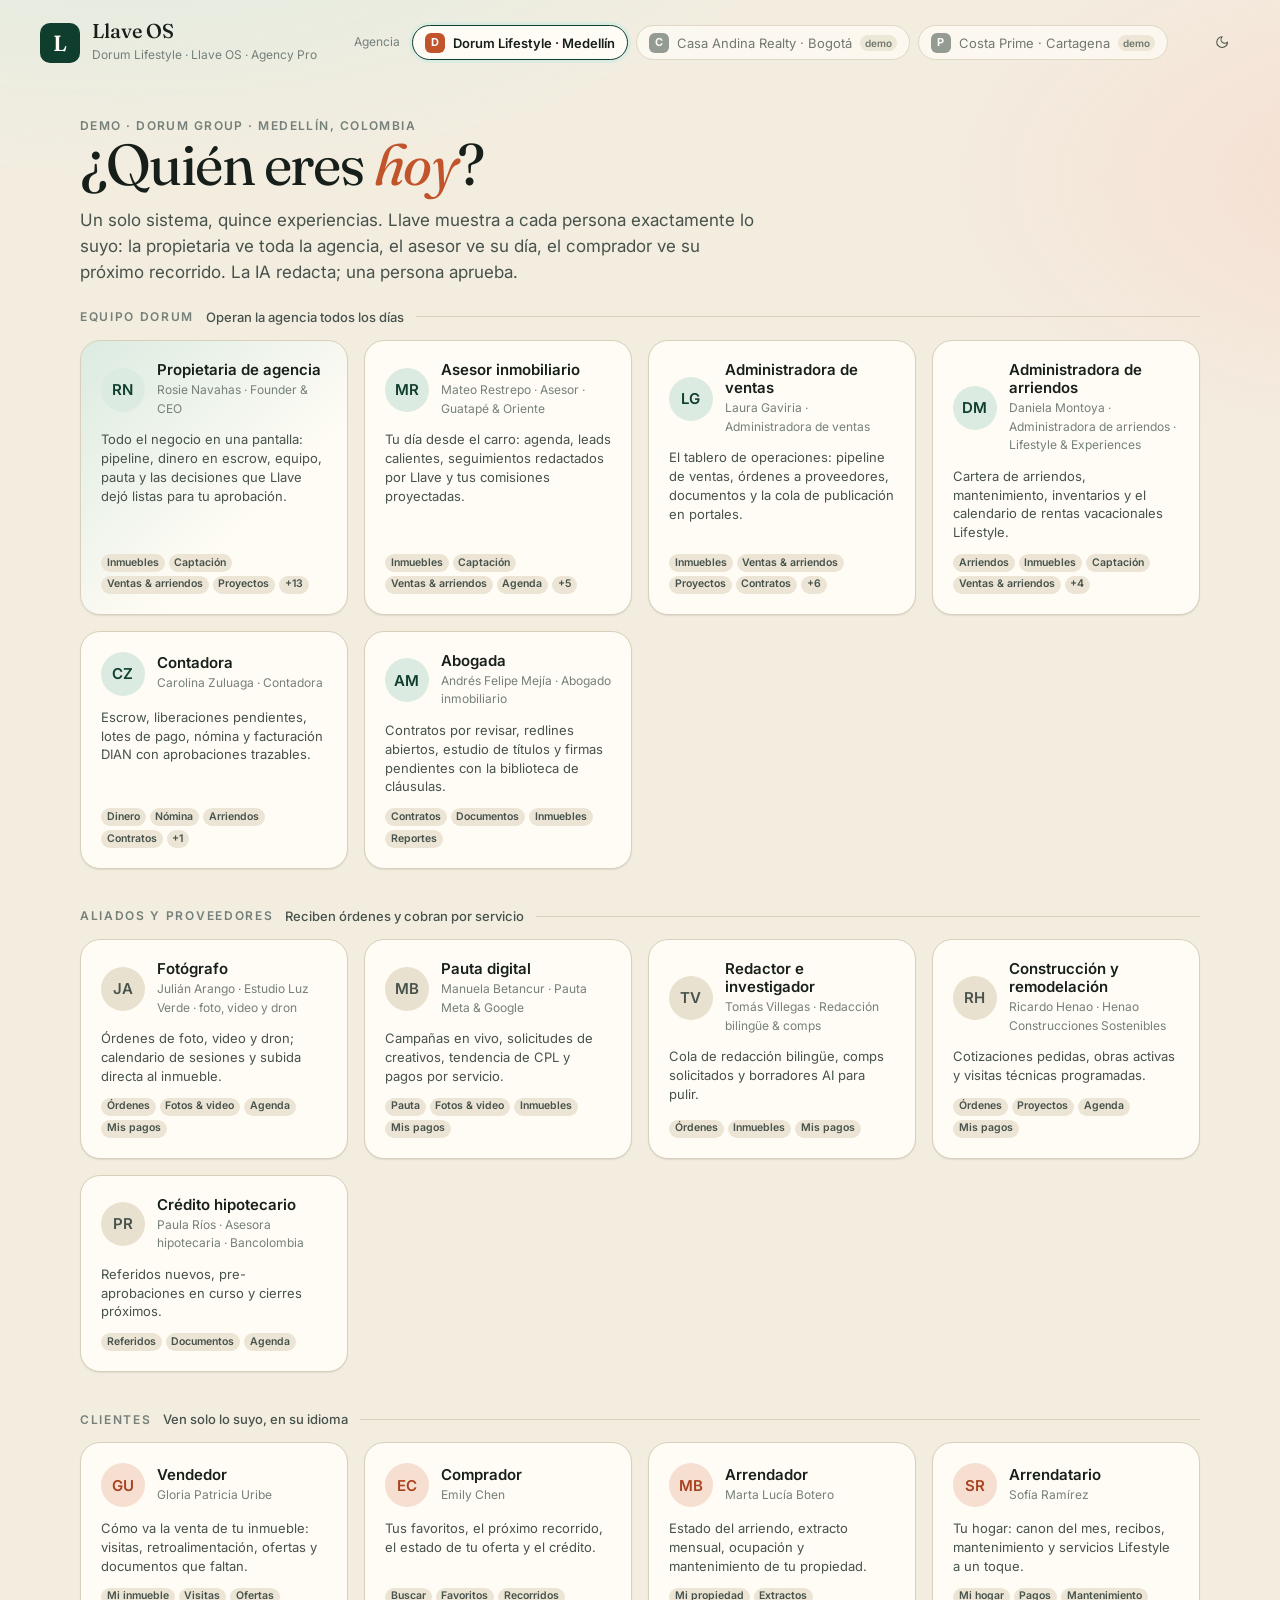
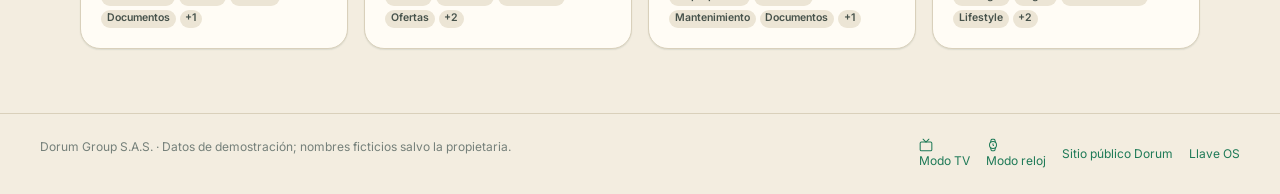
==== app/index.html @ e22acf22 "Llave OS: real estate agent OS demo with Dorum Lifestyle tenant Sales site, multi-role tenant app (1" ====
<!doctype html>
<html lang="es">
<head>
<meta charset="utf-8">
<meta name="viewport" content="width=device-width, initial-scale=1, viewport-fit=cover">
<title>Llave OS · Dorum</title>
<meta name="description" content="Dorum Lifestyle en Llave OS: la app de la agencia con roles, aprobaciones de IA, voz, escrow, contratos y sitio web en un solo sistema.">
<meta name="color-scheme" content="light dark">
<link rel="preconnect" href="https://fonts.googleapis.com">
<link rel="preconnect" href="https://fonts.gstatic.com" crossorigin>
<link href="https://fonts.googleapis.com/css2?family=Inter:wght@400;500;600;700&family=Fraunces:ital,opsz,wght@0,9..144,400;0,9..144,500;0,9..144,600;1,9..144,400&display=swap" rel="stylesheet">
<link rel="stylesheet" href="../assets/tokens.css">
<link rel="stylesheet" href="app.css">
<link rel="icon" href="data:image/svg+xml,%3Csvg xmlns='http://www.w3.org/2000/svg' viewBox='0 0 32 32'%3E%3Crect width='32' height='32' rx='8' fill='%230F3D2E'/%3E%3Ctext x='16' y='22' text-anchor='middle' font-family='Georgia,serif' font-size='18' fill='%23F3EDE0'%3EL%3C/text%3E%3C/svg%3E">
</head>
<body>
<!-- The shell (sidebar + topbar + page, per CONVENTIONS §5a) and the role picker are rendered into #root by app.js
     according to the route (#/ → role picker, #/role/<roleId>/<module>[/<id>] → app shell) and the display mode
     (?mode=tv | watch | phone before the hash). -->
<div id="root" aria-live="polite"></div>
<noscript><p style="padding:2rem;font-family:system-ui">Llave OS necesita JavaScript para funcionar.</p></noscript>

<script src="../assets/data.js"></script>
<script src="app.js"></script>
<script src="modules/core.js"></script>
<script src="modules/sales.js"></script>
<script src="modules/ops.js"></script>
<script src="modules/portals.js"></script>
<script>
  // Router boot happens on DOMContentLoaded inside app.js (after every module has registered).
  // Fallback for browsers that fired the event before app.js attached its listener.
  document.addEventListener('DOMContentLoaded', function () { if (window.LLAVE && !window.LLAVE._booted) { window.LLAVE._booted = true; window.LLAVE.boot(); } });
</script>
</body>
</html>
---- assets/tokens.css ----
/* ==========================================================================
   Llave OS · Design tokens & base components
   Shared by: /index.html (sales site), /app/, /dorum/, /mockups/
   Load Inter + Fraunces via Google Fonts <link> BEFORE this file (see CONVENTIONS.md).
   Palette: Selva (deep green) · Esmeralda · Arena (sand) · Barro (terracotta)
   ========================================================================== */

/* --------------------------------------------------------------------------
   1. Tokens — light (default)
   -------------------------------------------------------------------------- */
:root {
  color-scheme: light;

  /* Grounds & surfaces */
  --bg: #F3EDE0;            /* arena — page ground */
  --bg-deep: #E9E1CF;       /* sand, for stripes / wells */
  --surface: #FFFCF5;       /* papel — cards */
  --surface-2: #F6F1E6;     /* inset panels, table heads */
  --surface-3: #ECE5D5;     /* hover rows, chips */
  --border: #D9D0BB;
  --border-strong: #B9AE95;
  --overlay: rgb(23 31 26 / 0.55);

  /* Ink */
  --text: #171F1A;
  --text-2: #46524B;
  --text-3: #75807A;
  --text-inverse: #FFFCF5;

  /* Brand — selva / esmeralda */
  --brand: #0F3D2E;
  --brand-2: #1E7A57;
  --brand-3: #2FA37A;
  --brand-soft: #DCEBE1;
  --brand-ink: #FFFCF5;     /* text on brand */

  /* Accent — barro */
  --accent: #C2542B;
  --accent-2: #A8431F;
  --accent-soft: #F6DED1;
  --accent-ink: #FFFCF5;

  /* Semantic (separate from accent) */
  --success: #2A8A5C;  --success-soft: #D8EEE1;
  --warn:    #B7800F;  --warn-soft:    #F7E9C6;
  --danger:  #B93A2C;  --danger-soft:  #F6D9D3;
  --info:    #2A6E9E;  --info-soft:    #D8E7F2;

  /* AI provenance */
  --ai: #5B4B9E;       --ai-soft: #E7E1F5;

  /* Type */
  --font-ui: "Inter", ui-sans-serif, system-ui, -apple-system, "Segoe UI", Roboto, Helvetica, Arial, sans-serif;
  --font-display: "Fraunces", "Iowan Old Style", "Palatino Linotype", Georgia, serif;
  --font-mono: ui-monospace, "SF Mono", Menlo, Consolas, monospace;

  --fs-xs: 0.75rem;    /* 12 */
  --fs-sm: 0.8125rem;  /* 13 */
  --fs-base: 0.9375rem;/* 15 */
  --fs-md: 1.0625rem;  /* 17 */
  --fs-lg: 1.25rem;    /* 20 */
  --fs-xl: 1.5625rem;  /* 25 */
  --fs-2xl: 2rem;      /* 32 */
  --fs-3xl: 2.625rem;  /* 42 */
  --fs-4xl: 3.5rem;    /* 56 */
  --fs-hero: clamp(2.5rem, 6vw, 4.75rem);
  --lh-tight: 1.1;
  --lh-snug: 1.3;
  --lh-body: 1.55;

  /* Space (4pt) */
  --s-1: 0.25rem; --s-2: 0.5rem; --s-3: 0.75rem; --s-4: 1rem; --s-5: 1.25rem;
  --s-6: 1.5rem; --s-8: 2rem; --s-10: 2.5rem; --s-12: 3rem; --s-16: 4rem; --s-20: 5rem;

  /* Radii */
  --r-xs: 4px; --r-sm: 6px; --r-md: 10px; --r-lg: 14px; --r-xl: 20px; --r-2xl: 28px; --r-pill: 999px;

  /* Shadows (green-tinted) */
  --sh-1: 0 1px 2px rgb(15 61 46 / 0.06), 0 1px 1px rgb(15 61 46 / 0.04);
  --sh-2: 0 2px 6px rgb(15 61 46 / 0.08), 0 8px 24px -8px rgb(15 61 46 / 0.12);
  --sh-3: 0 12px 40px -12px rgb(15 61 46 / 0.28), 0 2px 8px rgb(15 61 46 / 0.08);
  --sh-inset: inset 0 1px 0 rgb(255 255 255 / 0.5);

  /* Layout */
  --sidebar-w: 248px;
  --topbar-h: 60px;
  --container: 1200px;
  --gutter: clamp(16px, 4vw, 40px);

  /* Motion */
  --ease: cubic-bezier(.2,.7,.2,1);
  --dur: 180ms;
}

/* --------------------------------------------------------------------------
   1b. Tokens — dark
   -------------------------------------------------------------------------- */
@media (prefers-color-scheme: dark) {
  :root:not([data-theme="light"]) {
    color-scheme: dark;
    --bg: #0E1411; --bg-deep: #0A0F0C;
    --surface: #161F1A; --surface-2: #1C2620; --surface-3: #243029;
    --border: #2B3830; --border-strong: #3E4D44; --overlay: rgb(0 0 0 / 0.65);
    --text: #EDE6D6; --text-2: #B3BCB4; --text-3: #7E8981; --text-inverse: #171F1A;
    --brand: #2FA37A; --brand-2: #3DBF8F; --brand-3: #6FD3AF; --brand-soft: #173127; --brand-ink: #0E1411;
    --accent: #E0754D; --accent-2: #F08E68; --accent-soft: #3B2219; --accent-ink: #0E1411;
    --success: #4CBF85; --success-soft: #16352A;
    --warn: #E2B04A;    --warn-soft: #3A2E12;
    --danger: #E36B5C;  --danger-soft: #3D1D19;
    --info: #5FA4D8;    --info-soft: #17303F;
    --ai: #A897E6;      --ai-soft: #262040;
    --sh-1: 0 1px 2px rgb(0 0 0 / 0.4);
    --sh-2: 0 2px 6px rgb(0 0 0 / 0.5), 0 8px 24px -8px rgb(0 0 0 / 0.6);
    --sh-3: 0 12px 40px -12px rgb(0 0 0 / 0.8), 0 2px 8px rgb(0 0 0 / 0.5);
    --sh-inset: inset 0 1px 0 rgb(255 255 255 / 0.05);
  }
}
:root[data-theme="dark"] {
  color-scheme: dark;
  --bg: #0E1411; --bg-deep: #0A0F0C;
  --surface: #161F1A; --surface-2: #1C2620; --surface-3: #243029;
  --border: #2B3830; --border-strong: #3E4D44; --overlay: rgb(0 0 0 / 0.65);
  --text: #EDE6D6; --text-2: #B3BCB4; --text-3: #7E8981; --text-inverse: #171F1A;
  --brand: #2FA37A; --brand-2: #3DBF8F; --brand-3: #6FD3AF; --brand-soft: #173127; --brand-ink: #0E1411;
  --accent: #E0754D; --accent-2: #F08E68; --accent-soft: #3B2219; --accent-ink: #0E1411;
  --success: #4CBF85; --success-soft: #16352A;
  --warn: #E2B04A;    --warn-soft: #3A2E12;
  --danger: #E36B5C;  --danger-soft: #3D1D19;
  --info: #5FA4D8;    --info-soft: #17303F;
  --ai: #A897E6;      --ai-soft: #262040;
  --sh-1: 0 1px 2px rgb(0 0 0 / 0.4);
  --sh-2: 0 2px 6px rgb(0 0 0 / 0.5), 0 8px 24px -8px rgb(0 0 0 / 0.6);
  --sh-3: 0 12px 40px -12px rgb(0 0 0 / 0.8), 0 2px 8px rgb(0 0 0 / 0.5);
  --sh-inset: inset 0 1px 0 rgb(255 255 255 / 0.05);
}

/* --------------------------------------------------------------------------
   2. Reset & base
   -------------------------------------------------------------------------- */
*, *::before, *::after { box-sizing: border-box; }
html { -webkit-text-size-adjust: 100%; height: 100%; }
body {
  margin: 0; min-height: 100%;
  background: var(--bg); color: var(--text);
  font-family: var(--font-ui); font-size: var(--fs-base); line-height: var(--lh-body);
  -webkit-font-smoothing: antialiased; text-rendering: optimizeLegibility;
}
img, svg, video, iframe { display: block; max-width: 100%; }
a { color: var(--brand-2); text-decoration: none; }
a:hover { text-decoration: underline; text-underline-offset: 2px; }
button, input, select, textarea { font: inherit; color: inherit; }
button { cursor: pointer; background: none; border: 0; padding: 0; }
:focus-visible { outline: 2px solid var(--brand-2); outline-offset: 2px; border-radius: var(--r-xs); }
[hidden] { display: none !important; }
hr { border: 0; border-top: 1px solid var(--border); margin: var(--s-6) 0; }
::selection { background: var(--brand-soft); color: var(--brand); }

h1, h2, h3, h4 { margin: 0; line-height: var(--lh-tight); text-wrap: balance; font-weight: 600; letter-spacing: -0.01em; }
h1 { font-size: var(--fs-3xl); } h2 { font-size: var(--fs-2xl); } h3 { font-size: var(--fs-xl); } h4 { font-size: var(--fs-lg); }
p { margin: 0; }
.display { font-family: var(--font-display); font-weight: 500; letter-spacing: -0.02em; font-variation-settings: "opsz" 144, "SOFT" 30; }
.display-hero { font-family: var(--font-display); font-size: var(--fs-hero); line-height: 1.02; font-weight: 400; letter-spacing: -0.025em; }
.display-hero em, .display em { font-style: italic; color: var(--accent); }
.eyebrow { font-size: var(--fs-xs); text-transform: uppercase; letter-spacing: 0.12em; font-weight: 600; color: var(--text-3); }
.lead { font-size: var(--fs-md); color: var(--text-2); max-width: 62ch; }
.muted { color: var(--text-3); } .small { font-size: var(--fs-sm); } .xs { font-size: var(--fs-xs); }
.num, .money { font-variant-numeric: tabular-nums; }
.mono { font-family: var(--font-mono); font-size: 0.92em; }
.truncate { overflow: hidden; text-overflow: ellipsis; white-space: nowrap; }
.prose { max-width: 68ch; } .prose > * + * { margin-top: var(--s-4); }

/* --------------------------------------------------------------------------
   3. Layout helpers
   -------------------------------------------------------------------------- */
.container { width: 100%; max-width: var(--container); margin-inline: auto; padding-inline: var(--gutter); }
.container-narrow { max-width: 820px; }
.section { padding-block: var(--s-16); }
.stack { display: flex; flex-direction: column; gap: var(--s-4); }
.stack-sm { gap: var(--s-2); } .stack-lg { gap: var(--s-8); }
.row { display: flex; align-items: center; gap: var(--s-3); flex-wrap: wrap; }
.row-between { justify-content: space-between; }
.grid { display: grid; gap: var(--s-4); }
.grid-2 { grid-template-columns: repeat(2, minmax(0, 1fr)); }
.grid-3 { grid-template-columns: repeat(3, minmax(0, 1fr)); }
.grid-4 { grid-template-columns: repeat(4, minmax(0, 1fr)); }
.grid-auto { grid-template-columns: repeat(auto-fill, minmax(min(100%, 260px), 1fr)); }
.grid-auto-lg { grid-template-columns: repeat(auto-fill, minmax(min(100%, 340px), 1fr)); }
.span-2 { grid-column: span 2; } .span-3 { grid-column: span 3; }
.flex-1 { flex: 1 1 0; min-width: 0; }
.center { text-align: center; }
.sr-only { position: absolute; width: 1px; height: 1px; overflow: hidden; clip: rect(0 0 0 0); white-space: nowrap; }
@media (max-width: 900px) {
  .grid-4 { grid-template-columns: repeat(2, minmax(0, 1fr)); }
  .grid-3 { grid-template-columns: repeat(2, minmax(0, 1fr)); }
}
@media (max-width: 600px) {
  .grid-2, .grid-3, .grid-4 { grid-template-columns: 1fr; }
  .span-2, .span-3 { grid-column: auto; }
  .section { padding-block: var(--s-10); }
}

/* --------------------------------------------------------------------------
   4. Buttons
   -------------------------------------------------------------------------- */
.btn {
  display: inline-flex; align-items: center; justify-content: center; gap: var(--s-2);
  padding: 0.6rem 1rem; border-radius: var(--r-md); border: 1px solid transparent;
  font-weight: 600; font-size: var(--fs-sm); line-height: 1; white-space: nowrap;
  transition: background var(--dur) var(--ease), border-color var(--dur) var(--ease), transform var(--dur) var(--ease), box-shadow var(--dur) var(--ease);
  text-decoration: none !important;
}
.btn:active { transform: translateY(1px); }
.btn:disabled, .btn[aria-disabled="true"] { opacity: 0.5; cursor: not-allowed; }
.btn-primary { background: var(--brand); color: var(--brand-ink); box-shadow: var(--sh-1), var(--sh-inset); }
.btn-primary:hover { background: var(--brand-2); }
.btn-accent { background: var(--accent); color: var(--accent-ink); box-shadow: var(--sh-1); }
.btn-accent:hover { background: var(--accent-2); }
.btn-secondary { background: var(--surface); color: var(--text); border-color: var(--border-strong); }
.btn-secondary:hover { background: var(--surface-3); border-color: var(--text-3); }
.btn-ghost { background: transparent; color: var(--text-2); }
.btn-ghost:hover { background: var(--surface-3); color: var(--text); }
.btn-danger { background: var(--danger); color: #fff; }
.btn-sm { padding: 0.4rem 0.7rem; font-size: var(--fs-xs); border-radius: var(--r-sm); }
.btn-lg { padding: 0.85rem 1.4rem; font-size: var(--fs-base); border-radius: var(--r-lg); }
.btn-icon { padding: 0.5rem; width: 36px; height: 36px; border-radius: var(--r-md); }
.btn-block { width: 100%; }
.btn svg { width: 1.1em; height: 1.1em; }

/* --------------------------------------------------------------------------
   5. Cards, stats, badges, chips, avatars
   -------------------------------------------------------------------------- */
.card {
  background: var(--surface); border: 1px solid var(--border); border-radius: var(--r-lg);
  padding: var(--s-5); box-shadow: var(--sh-1);
}
.card-flat { box-shadow: none; }
.card-raised { box-shadow: var(--sh-2); }
.card-pad-0 { padding: 0; overflow: hidden; }
.card-header { display: flex; align-items: center; justify-content: space-between; gap: var(--s-3); margin-bottom: var(--s-4); }
.card-title { font-size: var(--fs-md); font-weight: 600; }
.card-brand { background: var(--brand); color: var(--brand-ink); border-color: transparent; }
.card-brand .muted { color: rgb(255 252 245 / 0.65); }
.card-sand { background: var(--bg-deep); border-color: transparent; }
.card > .card-media { margin: calc(-1 * var(--s-5)) calc(-1 * var(--s-5)) var(--s-4); aspect-ratio: 4/3; object-fit: cover; width: calc(100% + 2 * var(--s-5)); max-width: none; border-radius: var(--r-lg) var(--r-lg) 0 0; }

.stat { display: flex; flex-direction: column; gap: var(--s-1); }
.stat-label { font-size: var(--fs-xs); color: var(--text-3); text-transform: uppercase; letter-spacing: 0.08em; font-weight: 600; }
.stat-value { font-size: var(--fs-2xl); font-weight: 600; letter-spacing: -0.02em; line-height: 1.05; font-variant-numeric: tabular-nums; }
.stat-value.display { font-family: var(--font-display); font-weight: 500; }
.stat-delta { font-size: var(--fs-sm); font-weight: 500; }
.stat-delta.up { color: var(--success); } .stat-delta.down { color: var(--danger); }

.badge, .pill {
  display: inline-flex; align-items: center; gap: 0.35em; padding: 0.2em 0.6em;
  border-radius: var(--r-pill); font-size: var(--fs-xs); font-weight: 600; line-height: 1.4;
  background: var(--surface-3); color: var(--text-2); white-space: nowrap;
}
.badge::before { content: ""; width: 6px; height: 6px; border-radius: 50%; background: currentColor; opacity: 0.8; }
.pill::before { content: none; }
.badge-brand, .pill-brand { background: var(--brand-soft); color: var(--brand); }
.badge-accent, .pill-accent { background: var(--accent-soft); color: var(--accent-2); }
.badge-success, .pill-success { background: var(--success-soft); color: var(--success); }
.badge-warn, .pill-warn { background: var(--warn-soft); color: var(--warn); }
.badge-danger, .pill-danger { background: var(--danger-soft); color: var(--danger); }
.badge-info, .pill-info { background: var(--info-soft); color: var(--info); }
.badge-ai, .pill-ai { background: var(--ai-soft); color: var(--ai); }
.badge-solid { background: var(--brand); color: var(--brand-ink); }
:root[data-theme="dark"] .badge-accent, :root[data-theme="dark"] .pill-accent { color: var(--accent); }

/* listing / deal status → badge variant (data-driven) */
[data-status="borrador"], [data-status="draft"] { --st: var(--text-3); --st-bg: var(--surface-3); }
[data-status="en preparación"], [data-status="preparing"] { --st: var(--info); --st-bg: var(--info-soft); }
[data-status="activo"], [data-status="active"], [data-status="pagado"] { --st: var(--success); --st-bg: var(--success-soft); }
[data-status="bajo oferta"], [data-status="offer"], [data-status="pendiente"] { --st: var(--warn); --st-bg: var(--warn-soft); }
[data-status="vendido"], [data-status="arrendado"], [data-status="firmado"] { --st: var(--brand); --st-bg: var(--brand-soft); }
[data-status="vencido"], [data-status="rechazado"], [data-status="atrasado"] { --st: var(--danger); --st-bg: var(--danger-soft); }
.badge-status { background: var(--st-bg, var(--surface-3)); color: var(--st, var(--text-2)); }

.chip {
  display: inline-flex; align-items: center; gap: var(--s-2); padding: 0.4rem 0.75rem;
  border-radius: var(--r-pill); border: 1px solid var(--border); background: var(--surface);
  font-size: var(--fs-sm); font-weight: 500; color: var(--text-2); cursor: pointer;
  transition: background var(--dur) var(--ease), border-color var(--dur) var(--ease);
}
.chip:hover { background: var(--surface-3); }
.chip.is-active, .chip[aria-pressed="true"] { background: var(--brand); color: var(--brand-ink); border-color: var(--brand); }
.chip-remove { opacity: 0.6; font-size: 1.1em; line-height: 1; }

.avatar {
  --size: 36px; width: var(--size); height: var(--size); border-radius: 50%; flex: none;
  display: inline-grid; place-items: center; font-weight: 600; font-size: calc(var(--size) * 0.36);
  background: var(--brand-soft); color: var(--brand); letter-spacing: 0.02em; overflow: hidden;
}
.avatar img { width: 100%; height: 100%; object-fit: cover; }
.avatar-sm { --size: 28px; } .avatar-lg { --size: 48px; } .avatar-xl { --size: 72px; }
.avatar-accent { background: var(--accent-soft); color: var(--accent-2); }
.avatar-sand { background: var(--bg-deep); color: var(--text-2); }
.avatar-stack { display: inline-flex; } .avatar-stack .avatar { margin-left: -8px; box-shadow: 0 0 0 2px var(--surface); }
.avatar-stack .avatar:first-child { margin-left: 0; }

/* --------------------------------------------------------------------------
   6. Forms
   -------------------------------------------------------------------------- */
.field { display: flex; flex-direction: column; gap: var(--s-1); }
.label { font-size: var(--fs-sm); font-weight: 600; color: var(--text-2); }
.hint { font-size: var(--fs-xs); color: var(--text-3); }
.input, .select, .textarea {
  width: 100%; padding: 0.6rem 0.8rem; border-radius: var(--r-md);
  border: 1px solid var(--border-strong); background: var(--surface); color: var(--text);
  font-size: var(--fs-sm); line-height: 1.3; transition: border-color var(--dur) var(--ease), box-shadow var(--dur) var(--ease);
}
.input::placeholder, .textarea::placeholder { color: var(--text-3); }
.input:focus, .select:focus, .textarea:focus { outline: none; border-color: var(--brand-2); box-shadow: 0 0 0 3px var(--brand-soft); }
.input-sm { padding: 0.4rem 0.6rem; font-size: var(--fs-xs); }
.input-group { display: flex; align-items: center; gap: var(--s-2); padding: 0 0.8rem; border: 1px solid var(--border-strong); border-radius: var(--r-md); background: var(--surface); }
.input-group .input { border: 0; padding-inline: 0; background: transparent; box-shadow: none; }
.input-group svg { width: 16px; height: 16px; color: var(--text-3); flex: none; }
.select { appearance: none; padding-right: 2rem; background-image: url("data:image/svg+xml;utf8,<svg xmlns='http://www.w3.org/2000/svg' width='12' height='12' viewBox='0 0 12 12'><path d='M2 4l4 4 4-4' fill='none' stroke='%2375807A' stroke-width='1.5'/></svg>"); background-repeat: no-repeat; background-position: right 0.7rem center; }
.textarea { min-height: 96px; resize: vertical; }
.search { border-radius: var(--r-pill); }

.toggle { position: relative; display: inline-flex; align-items: center; gap: var(--s-2); cursor: pointer; font-size: var(--fs-sm); }
.toggle input { position: absolute; opacity: 0; width: 0; height: 0; }
.toggle-track { width: 38px; height: 22px; border-radius: var(--r-pill); background: var(--border-strong); position: relative; transition: background var(--dur) var(--ease); flex: none; }
.toggle-track::after { content: ""; position: absolute; top: 3px; left: 3px; width: 16px; height: 16px; border-radius: 50%; background: #fff; box-shadow: var(--sh-1); transition: transform var(--dur) var(--ease); }
.toggle input:checked + .toggle-track { background: var(--brand-2); }
.toggle input:checked + .toggle-track::after { transform: translateX(16px); }
.toggle input:focus-visible + .toggle-track { outline: 2px solid var(--brand-2); outline-offset: 2px; }

/* --------------------------------------------------------------------------
   7. Tables & tabs
   -------------------------------------------------------------------------- */
.table-wrap { overflow-x: auto; border: 1px solid var(--border); border-radius: var(--r-lg); background: var(--surface); }
.table { width: 100%; border-collapse: collapse; font-size: var(--fs-sm); }
.table th, .table td { padding: 0.7rem 0.9rem; text-align: left; vertical-align: middle; border-bottom: 1px solid var(--border); }
.table th { font-size: var(--fs-xs); text-transform: uppercase; letter-spacing: 0.08em; color: var(--text-3); font-weight: 600; background: var(--surface-2); white-space: nowrap; }
.table tbody tr:last-child td { border-bottom: 0; }
.table tbody tr:hover { background: var(--surface-2); }
.table td.num, .table th.num { text-align: right; font-variant-numeric: tabular-nums; }
.table-compact th, .table-compact td { padding: 0.45rem 0.7rem; }

.tabs { display: flex; gap: var(--s-1); border-bottom: 1px solid var(--border); overflow-x: auto; scrollbar-width: none; }
.tabs::-webkit-scrollbar { display: none; }
.tab { padding: 0.65rem 0.9rem; font-size: var(--fs-sm); font-weight: 500; color: var(--text-3); border-bottom: 2px solid transparent; margin-bottom: -1px; white-space: nowrap; }
.tab:hover { color: var(--text); }
.tab.is-active, .tab[aria-selected="true"] { color: var(--brand); border-color: var(--brand); font-weight: 600; }
.tabs-pill { border: 0; background: var(--surface-3); padding: 3px; border-radius: var(--r-pill); gap: 2px; width: max-content; max-width: 100%; }
.tabs-pill .tab { border: 0; margin: 0; border-radius: var(--r-pill); padding: 0.45rem 0.9rem; }
.tabs-pill .tab.is-active { background: var(--surface); box-shadow: var(--sh-1); color: var(--text); }

/* --------------------------------------------------------------------------
   8. App shell — sidebar + topbar
   -------------------------------------------------------------------------- */
.app { display: grid; grid-template-columns: var(--sidebar-w) minmax(0, 1fr); min-height: 100vh; }
.sidebar {
  background: var(--brand); color: var(--brand-ink); padding: var(--s-4) var(--s-3);
  display: flex; flex-direction: column; gap: var(--s-2); position: sticky; top: 0; height: 100vh; overflow-y: auto;
}
:root[data-theme="dark"] .sidebar, .sidebar-dark { background: #0A1F17; color: #EDE6D6; }
@media (prefers-color-scheme: dark) { :root:not([data-theme="light"]) .sidebar { background: #0A1F17; color: #EDE6D6; } }
.sidebar-brand { display: flex; align-items: center; gap: var(--s-3); padding: var(--s-2) var(--s-3) var(--s-4); }
.sidebar-brand .logo { width: 32px; height: 32px; border-radius: var(--r-md); background: var(--accent); display: grid; place-items: center; color: #fff; font-family: var(--font-display); font-weight: 600; font-size: 18px; }
.sidebar-brand strong { font-family: var(--font-display); font-weight: 500; font-size: var(--fs-lg); letter-spacing: -0.01em; }
.sidebar-brand small { display: block; font-size: var(--fs-xs); opacity: 0.6; }
.sidebar-section { font-size: 10.5px; text-transform: uppercase; letter-spacing: 0.14em; opacity: 0.5; padding: var(--s-4) var(--s-3) var(--s-1); font-weight: 600; }
.nav-item {
  display: flex; align-items: center; gap: var(--s-3); padding: 0.55rem var(--s-3); border-radius: var(--r-md);
  color: inherit; opacity: 0.78; font-size: var(--fs-sm); font-weight: 500; text-decoration: none !important;
  transition: background var(--dur) var(--ease), opacity var(--dur) var(--ease);
}
.nav-item svg, .nav-item .ico { width: 18px; height: 18px; flex: none; opacity: 0.9; }
.nav-item:hover { background: rgb(255 255 255 / 0.08); opacity: 1; }
.nav-item.is-active { background: rgb(255 255 255 / 0.14); opacity: 1; font-weight: 600; box-shadow: inset 3px 0 0 var(--accent); }
.nav-item .count { margin-left: auto; font-size: var(--fs-xs); background: rgb(255 255 255 / 0.15); padding: 0 0.45em; border-radius: var(--r-pill); }
.sidebar-footer { margin-top: auto; padding-top: var(--s-4); border-top: 1px solid rgb(255 255 255 / 0.12); }

.main { min-width: 0; display: flex; flex-direction: column; }
.topbar {
  height: var(--topbar-h); display: flex; align-items: center; gap: var(--s-4); padding-inline: var(--s-6);
  background: color-mix(in srgb, var(--surface) 85%, transparent); backdrop-filter: blur(12px);
  border-bottom: 1px solid var(--border); position: sticky; top: 0; z-index: 20;
}
.topbar-title { font-weight: 600; font-size: var(--fs-md); }
.topbar-crumbs { display: flex; align-items: center; gap: var(--s-2); font-size: var(--fs-sm); color: var(--text-3); }
.topbar-crumbs b { color: var(--text); font-weight: 600; }
.topbar-spacer { flex: 1; }
.topbar .search { max-width: 360px; width: 100%; }
.page { padding: var(--s-6); display: flex; flex-direction: column; gap: var(--s-6); }
.page-header { display: flex; align-items: flex-end; justify-content: space-between; gap: var(--s-4); flex-wrap: wrap; }
.page-header h1 { font-size: var(--fs-2xl); font-family: var(--font-display); font-weight: 500; }

/* role switcher (demo only) */
.role-switch { display: inline-flex; align-items: center; gap: var(--s-2); padding: 0.35rem 0.6rem 0.35rem 0.35rem; border-radius: var(--r-pill); border: 1px solid var(--border); background: var(--surface); font-size: var(--fs-sm); }

@media (max-width: 900px) {
  .app { grid-template-columns: 1fr; }
  .sidebar { position: fixed; inset: 0 auto 0 0; width: var(--sidebar-w); transform: translateX(-100%); transition: transform 240ms var(--ease); z-index: 40; }
  .sidebar.is-open { transform: none; box-shadow: var(--sh-3); }
  .topbar { padding-inline: var(--s-4); }
  .page { padding: var(--s-4); }
}

/* --------------------------------------------------------------------------
   9. Kanban, timeline, progress
   -------------------------------------------------------------------------- */
.kanban { display: grid; grid-auto-flow: column; grid-auto-columns: minmax(260px, 1fr); gap: var(--s-4); overflow-x: auto; padding-bottom: var(--s-2); align-items: start; }
.kanban-col { background: var(--bg-deep); border-radius: var(--r-lg); padding: var(--s-3); display: flex; flex-direction: column; gap: var(--s-3); min-height: 200px; }
.kanban-head { display: flex; align-items: center; justify-content: space-between; padding: var(--s-1) var(--s-2); font-size: var(--fs-sm); font-weight: 600; }
.kanban-head .count { color: var(--text-3); font-weight: 500; }
.kanban-card { background: var(--surface); border: 1px solid var(--border); border-radius: var(--r-md); padding: var(--s-3); box-shadow: var(--sh-1); display: flex; flex-direction: column; gap: var(--s-2); cursor: grab; }
.kanban-card:hover { box-shadow: var(--sh-2); }
.kanban-card .title { font-size: var(--fs-sm); font-weight: 600; line-height: 1.3; }
.kanban-card .meta { display: flex; align-items: center; justify-content: space-between; gap: var(--s-2); font-size: var(--fs-xs); color: var(--text-3); }
.kanban-card.is-ai { border-left: 3px solid var(--ai); }

.timeline { list-style: none; margin: 0; padding: 0; position: relative; }
.timeline::before { content: ""; position: absolute; left: 9px; top: 6px; bottom: 6px; width: 2px; background: var(--border); }
.timeline-item { position: relative; padding-left: var(--s-8); padding-bottom: var(--s-5); }
.timeline-item:last-child { padding-bottom: 0; }
.timeline-item::before { content: ""; position: absolute; left: 3px; top: 4px; width: 14px; height: 14px; border-radius: 50%; background: var(--surface); border: 2px solid var(--border-strong); }
.timeline-item.is-done::before { background: var(--brand-2); border-color: var(--brand-2); }
.timeline-item.is-current::before { background: var(--accent); border-color: var(--accent); box-shadow: 0 0 0 4px var(--accent-soft); }
.timeline-item.is-ai::before { background: var(--ai); border-color: var(--ai); }
.timeline-time { font-size: var(--fs-xs); color: var(--text-3); }
.timeline-title { font-weight: 600; font-size: var(--fs-sm); }
.timeline-body { font-size: var(--fs-sm); color: var(--text-2); }

.progress { height: 6px; border-radius: var(--r-pill); background: var(--surface-3); overflow: hidden; }
.progress > span { display: block; height: 100%; border-radius: inherit; background: var(--brand-2); width: var(--value, 0%); transition: width 400ms var(--ease); }
.progress-accent > span { background: var(--accent); }
.progress-lg { height: 10px; }
.steps { display: flex; gap: var(--s-1); }
.steps > span { flex: 1; height: 4px; border-radius: 2px; background: var(--surface-3); }
.steps > span.is-done { background: var(--brand-2); } .steps > span.is-current { background: var(--accent); }

/* --------------------------------------------------------------------------
   10. Toast, modal, callouts, AI suggest
   -------------------------------------------------------------------------- */
.toast-stack { position: fixed; right: var(--s-4); bottom: var(--s-4); display: flex; flex-direction: column; gap: var(--s-2); z-index: 100; max-width: min(380px, calc(100vw - 32px)); }
.toast { display: flex; align-items: flex-start; gap: var(--s-3); padding: var(--s-3) var(--s-4); border-radius: var(--r-lg); background: var(--text); color: var(--text-inverse); box-shadow: var(--sh-3); font-size: var(--fs-sm); animation: toast-in 240ms var(--ease); }
.toast-success { border-left: 3px solid var(--success); } .toast-danger { border-left: 3px solid var(--danger); } .toast-ai { border-left: 3px solid var(--ai); }
.toast b { display: block; font-weight: 600; }
@keyframes toast-in { from { opacity: 0; transform: translateY(8px); } to { opacity: 1; transform: none; } }

.modal-backdrop { position: fixed; inset: 0; background: var(--overlay); display: grid; place-items: center; padding: var(--s-4); z-index: 90; animation: fade-in 160ms var(--ease); }
.modal { width: 100%; max-width: 560px; max-height: calc(100vh - 32px); overflow: auto; background: var(--surface); border-radius: var(--r-xl); box-shadow: var(--sh-3); padding: var(--s-6); display: flex; flex-direction: column; gap: var(--s-4); }
.modal-lg { max-width: 860px; }
.modal-header { display: flex; align-items: center; justify-content: space-between; gap: var(--s-3); }
.modal-header h3 { font-size: var(--fs-lg); }
.modal-footer { display: flex; justify-content: flex-end; gap: var(--s-2); padding-top: var(--s-2); }
@keyframes fade-in { from { opacity: 0; } to { opacity: 1; } }

.callout { display: flex; gap: var(--s-3); padding: var(--s-3) var(--s-4); border-radius: var(--r-md); background: var(--surface-2); border: 1px solid var(--border); font-size: var(--fs-sm); }
.callout-info { background: var(--info-soft); border-color: transparent; color: var(--info); }
.callout-warn { background: var(--warn-soft); border-color: transparent; color: var(--warn); }
.callout-success { background: var(--success-soft); border-color: transparent; color: var(--success); }

/* AI drafted → human approves */
.ai-suggest {
  position: relative; display: flex; flex-direction: column; gap: var(--s-3);
  padding: var(--s-4) var(--s-4) var(--s-4) var(--s-5); border-radius: var(--r-lg);
  background: linear-gradient(135deg, var(--ai-soft), var(--surface) 70%);
  border: 1px solid color-mix(in srgb, var(--ai) 35%, var(--border));
}
.ai-suggest::before { content: ""; position: absolute; left: 0; top: 12px; bottom: 12px; width: 3px; border-radius: 2px; background: linear-gradient(var(--ai), var(--brand-3)); }
.ai-suggest-head { display: flex; align-items: center; gap: var(--s-2); font-size: var(--fs-xs); font-weight: 600; color: var(--ai); text-transform: uppercase; letter-spacing: 0.1em; }
.ai-suggest-head .spark { width: 14px; height: 14px; border-radius: 3px; background: var(--ai); transform: rotate(45deg); }
.ai-suggest-body { font-size: var(--fs-sm); color: var(--text); line-height: 1.5; }
.ai-suggest-body .diff-add { background: var(--success-soft); color: var(--success); border-radius: 3px; padding: 0 3px; }
.ai-suggest-body .diff-del { background: var(--danger-soft); color: var(--danger); text-decoration: line-through; border-radius: 3px; padding: 0 3px; }
.ai-suggest-actions { display: flex; gap: var(--s-2); flex-wrap: wrap; }
.ai-suggest-actions .btn-primary { background: var(--brand-2); }
.ai-suggest-meta { font-size: var(--fs-xs); color: var(--text-3); }

/* --------------------------------------------------------------------------
   11. Voice orb
   -------------------------------------------------------------------------- */
.voice-orb {
  --size: 56px; position: relative; width: var(--size); height: var(--size); border-radius: 50%; flex: none;
  background: radial-gradient(circle at 35% 30%, var(--brand-3), var(--brand) 70%);
  box-shadow: 0 0 0 0 color-mix(in srgb, var(--brand-3) 45%, transparent), var(--sh-2);
  display: grid; place-items: center; color: #fff; cursor: pointer;
  animation: orb-breathe 3.2s var(--ease) infinite;
}
.voice-orb::before, .voice-orb::after { content: ""; position: absolute; inset: -6px; border-radius: 50%; border: 1.5px solid color-mix(in srgb, var(--brand-3) 55%, transparent); animation: orb-ring 2.4s ease-out infinite; }
.voice-orb::after { inset: -12px; animation-delay: 0.8s; opacity: 0.6; }
.voice-orb.is-listening { animation: orb-listen 0.9s ease-in-out infinite; background: radial-gradient(circle at 35% 30%, var(--accent-2), var(--accent) 70%); }
.voice-orb.is-listening::before, .voice-orb.is-listening::after { border-color: color-mix(in srgb, var(--accent) 60%, transparent); animation-duration: 1.2s; }
.voice-orb-sm { --size: 36px; } .voice-orb-lg { --size: 96px; } .voice-orb-xl { --size: 160px; }
.voice-orb svg { width: 42%; height: 42%; }
.voice-orb-fab { position: fixed; right: var(--s-6); bottom: var(--s-6); z-index: 50; }
.voice-transcript { font-family: var(--font-display); font-size: var(--fs-lg); font-style: italic; color: var(--text-2); text-wrap: balance; }
.voice-transcript::before { content: "“"; color: var(--accent); } .voice-transcript::after { content: "”"; color: var(--accent); }
@keyframes orb-breathe { 0%,100% { transform: scale(1); } 50% { transform: scale(1.04); } }
@keyframes orb-listen { 0%,100% { transform: scale(1); } 50% { transform: scale(1.1); } }
@keyframes orb-ring { 0% { transform: scale(0.85); opacity: 0.9; } 100% { transform: scale(1.5); opacity: 0; } }

/* --------------------------------------------------------------------------
   12. Device frames
   Usage: <div class="device device-phone"><div class="device-screen"><iframe src="…"></iframe></div></div>
   Set --vw/--vh (logical viewport of the inner page). DORUM.fitDevices() (data.js) computes --scale
   from the frame's rendered width so the iframe/.screen is scaled to fit. Without JS the iframe fills 100%.
   -------------------------------------------------------------------------- */
.device { position: relative; width: 100%; max-width: var(--max, 100%); margin-inline: auto; --bezel: #1B1F1D; --bezel-2: #2E3431; }
.device-screen { position: relative; overflow: hidden; background: var(--surface); aspect-ratio: var(--vw) / var(--vh); container-type: inline-size; }
.device-screen > iframe, .device-screen > .screen { position: absolute; top: 0; left: 0; border: 0; width: 100%; height: 100%; background: var(--surface); }
.device.is-fitted .device-screen > iframe, .device.is-fitted .device-screen > .screen { width: calc(var(--vw) * 1px); max-width: none; height: calc(var(--vh) * 1px); transform: scale(var(--scale, 1)); transform-origin: 0 0; }
.device-screen .screen { overflow: hidden; }

.device-desktop { --vw: 1440; --vh: 900; --max: 1100px; }
.device-desktop .device-screen { border-radius: 10px 10px 0 0; border: 10px solid var(--bezel); border-bottom-width: 22px; box-shadow: var(--sh-3); }
.device-desktop::after { content: ""; display: block; margin: 0 auto; width: 18%; height: 44px; background: linear-gradient(var(--bezel-2), var(--bezel)); border-radius: 0 0 8px 8px; }
.device-desktop::before { content: ""; position: absolute; left: 30%; right: 30%; bottom: 0; height: 6px; background: var(--bezel-2); border-radius: 3px; }

.device-laptop { --vw: 1440; --vh: 900; --max: 1000px; padding-bottom: 18px; }
.device-laptop .device-screen { border-radius: 14px 14px 0 0; border: 12px solid var(--bezel); border-bottom-width: 16px; box-shadow: var(--sh-3); }
.device-laptop::after { content: ""; position: absolute; left: -4%; right: -4%; bottom: 0; height: 18px; background: linear-gradient(var(--bezel-2), var(--bezel)); border-radius: 4px 4px 14px 14px; }

.device-tablet { --vw: 1024; --vh: 768; --max: 760px; }
.device-tablet .device-screen { border-radius: 22px; border: 18px solid var(--bezel); box-shadow: var(--sh-3); }
.device-tablet-portrait { --vw: 820; --vh: 1180; --max: 420px; }

.device-phone { --vw: 390; --vh: 844; --max: 320px; }
.device-phone .device-screen { border-radius: 42px; border: 10px solid var(--bezel); box-shadow: var(--sh-3), inset 0 0 0 2px var(--bezel-2); }
.device-phone::before { content: ""; position: absolute; top: 20px; left: 50%; transform: translateX(-50%); width: 28%; height: 24px; background: var(--bezel); border-radius: 14px; z-index: 2; }
.device-phone::after { content: ""; position: absolute; bottom: 14px; left: 50%; transform: translateX(-50%); width: 34%; height: 4px; background: rgb(255 255 255 / 0.6); border-radius: 2px; z-index: 2; mix-blend-mode: difference; }

.device-tv { --vw: 1920; --vh: 1080; --max: 1100px; padding-bottom: 40px; }
.device-tv .device-screen { border-radius: 6px; border: 6px solid var(--bezel); box-shadow: var(--sh-3); }
.device-tv::after { content: ""; position: absolute; left: 35%; right: 35%; bottom: 0; height: 40px; background: linear-gradient(var(--bezel), var(--bezel-2)); clip-path: polygon(30% 0, 70% 0, 100% 100%, 0 100%); }

.device-watch { --vw: 198; --vh: 242; --max: 210px; padding-block: 26px; }
.device-watch .device-screen { border-radius: 46px; border: 12px solid var(--bezel); box-shadow: var(--sh-3), inset 0 0 0 2px var(--bezel-2); }
.device-watch::before, .device-watch::after { content: ""; position: absolute; left: 22%; right: 22%; height: 26px; background: linear-gradient(90deg, #4A2E22, #6B4433, #4A2E22); }
.device-watch::before { top: 0; border-radius: 10px 10px 0 0; } .device-watch::after { bottom: 0; border-radius: 0 0 10px 10px; }
.device-watch .crown { position: absolute; right: -8px; top: 38%; width: 8px; height: 28px; background: var(--bezel-2); border-radius: 0 4px 4px 0; }

.device-caption { text-align: center; font-size: var(--fs-xs); color: var(--text-3); margin-top: var(--s-3); letter-spacing: 0.06em; text-transform: uppercase; }
.device-stage { display: flex; align-items: flex-end; justify-content: center; gap: var(--s-6); flex-wrap: wrap; }

/* --------------------------------------------------------------------------
   13. Marketing / public-site pieces
   -------------------------------------------------------------------------- */
.site-header { display: flex; align-items: center; justify-content: space-between; gap: var(--s-4); padding-block: var(--s-4); }
.site-logo { display: inline-flex; align-items: center; gap: var(--s-2); font-family: var(--font-display); font-size: var(--fs-lg); font-weight: 500; color: var(--text); text-decoration: none !important; letter-spacing: -0.01em; }
.site-logo .mark { width: 28px; height: 28px; border-radius: 8px; background: var(--brand); color: var(--brand-ink); display: grid; place-items: center; font-size: 15px; font-weight: 600; }
.site-nav { display: flex; align-items: center; gap: var(--s-5); font-size: var(--fs-sm); font-weight: 500; }
.site-nav a { color: var(--text-2); } .site-nav a:hover { color: var(--text); text-decoration: none; }
.site-footer { border-top: 1px solid var(--border); padding-block: var(--s-10); font-size: var(--fs-sm); color: var(--text-3); }
.site-footer .grid { align-items: start; }
.site-footer h4 { font-size: var(--fs-xs); text-transform: uppercase; letter-spacing: 0.1em; color: var(--text-2); margin-bottom: var(--s-3); }
.site-footer a { color: var(--text-3); display: block; padding-block: 2px; }
@media (max-width: 720px) { .site-nav { display: none; } .site-nav.is-open { display: flex; flex-direction: column; position: absolute; left: 0; right: 0; top: 64px; padding: var(--s-4) var(--gutter) var(--s-6); background: var(--surface); border-bottom: 1px solid var(--border); z-index: 30; } }

.hero { padding-block: var(--s-16) var(--s-12); }
.hero-band { background: var(--brand); color: var(--brand-ink); }
.hero-band .muted, .hero-band .lead { color: rgb(255 252 245 / 0.7); }
.band-sand { background: var(--bg-deep); }
.band-dark { background: #0A1F17; color: #EDE6D6; }
.band-dark .muted, .band-dark .lead { color: rgb(237 230 214 / 0.65); }
.marquee { display: flex; gap: var(--s-10); overflow: hidden; white-space: nowrap; mask-image: linear-gradient(90deg, transparent, #000 10%, #000 90%, transparent); }
.marquee > div { display: flex; gap: var(--s-10); animation: marquee 40s linear infinite; }
@keyframes marquee { to { transform: translateX(-50%); } }

/* Listing card (public brokerage + app) */
.listing-card { background: var(--surface); border: 1px solid var(--border); border-radius: var(--r-xl); overflow: hidden; display: flex; flex-direction: column; box-shadow: var(--sh-1); transition: transform var(--dur) var(--ease), box-shadow var(--dur) var(--ease); color: inherit; text-decoration: none !important; }
.listing-card:hover { transform: translateY(-2px); box-shadow: var(--sh-2); }
.listing-media { position: relative; aspect-ratio: 4/3; background: var(--bg-deep); overflow: hidden; }
.listing-media img { width: 100%; height: 100%; object-fit: cover; }
.listing-media .badge, .listing-media .pill { position: absolute; top: var(--s-3); left: var(--s-3); backdrop-filter: blur(6px); }
.listing-body { padding: var(--s-4); display: flex; flex-direction: column; gap: var(--s-2); }
.listing-price { font-family: var(--font-display); font-size: var(--fs-xl); font-weight: 500; letter-spacing: -0.02em; font-variant-numeric: tabular-nums; }
.listing-price small { font-family: var(--font-ui); font-size: var(--fs-xs); color: var(--text-3); font-weight: 500; }
.listing-title { font-weight: 600; font-size: var(--fs-base); }
.listing-loc { font-size: var(--fs-sm); color: var(--text-3); }
.listing-specs { display: flex; gap: var(--s-4); font-size: var(--fs-sm); color: var(--text-2); font-variant-numeric: tabular-nums; }
.listing-specs span { display: inline-flex; gap: 0.35em; align-items: center; }

/* Syndication dots */
.synd { display: inline-flex; gap: 4px; align-items: center; }
.synd i { width: 8px; height: 8px; border-radius: 50%; background: var(--border-strong); display: inline-block; }
.synd i.on { background: var(--success); }

/* --------------------------------------------------------------------------
   14. Utilities & motion
   -------------------------------------------------------------------------- */
.divider { height: 1px; background: var(--border); }
.dot { width: 6px; height: 6px; border-radius: 50%; background: currentColor; display: inline-block; }
.fade-up { animation: fade-up 500ms var(--ease) both; }
@keyframes fade-up { from { opacity: 0.001; transform: translateY(10px); } to { opacity: 1; transform: none; } }
.delay-1 { animation-delay: 80ms; } .delay-2 { animation-delay: 160ms; } .delay-3 { animation-delay: 240ms; }

@media (prefers-reduced-motion: reduce) {
  *, *::before, *::after { animation-duration: 0.01ms !important; animation-iteration-count: 1 !important; transition-duration: 0.01ms !important; }
  .marquee > div { animation: none; }
}
@media print { .sidebar, .topbar, .voice-orb-fab, .toast-stack { display: none !important; } .app { grid-template-columns: 1fr; } }
---- app/app.css ----
/* ==========================================================================
   Llave OS · Dorum tenant app — additive styles
   Only ADDS classes on top of ../assets/tokens.css. Never redefines tokens.
   ========================================================================== */

html, body { min-height: 100%; }
body { background: var(--bg); }
.app-root { min-height: 100vh; }
.ico { width: 18px; height: 18px; flex: none; }
.ico-sm { width: 14px; height: 14px; }
.ico-lg { width: 24px; height: 24px; }
.btn .ico { width: 1.1em; height: 1.1em; }
.text-right { text-align: right; }
.wrap { overflow-wrap: anywhere; }
.pad-0 { padding: 0; }

/* --------------------------------------------------------------------------
   Sidebar extras
   -------------------------------------------------------------------------- */
.nav-item .ico { opacity: 0.9; }
.sidebar-footer .nav-item.is-active { box-shadow: inset 3px 0 0 var(--accent); }
.sidebar-tenant { display: flex; align-items: center; gap: var(--s-2); padding: var(--s-2) var(--s-3); font-size: var(--fs-xs); opacity: 0.7; }
.sidebar-user { display: flex; align-items: center; gap: var(--s-3); padding: var(--s-3); border-radius: var(--r-md); background: rgb(255 255 255 / 0.06); margin-top: var(--s-2); }
.sidebar-user .avatar { background: rgb(255 255 255 / 0.16); color: inherit; }
.sidebar-user b { display: block; font-size: var(--fs-sm); line-height: 1.2; }
.sidebar-user small { font-size: var(--fs-xs); opacity: 0.65; }
.sidebar-backdrop { position: fixed; inset: 0; background: var(--overlay); z-index: 39; }

/* Topbar */
.topbar .btn-icon { position: relative; color: var(--text-2); }
.topbar .btn-icon .ico { width: 20px; height: 20px; }
.badge-dot { position: absolute; top: 5px; right: 5px; min-width: 16px; height: 16px; padding: 0 4px; border-radius: var(--r-pill); background: var(--accent); color: var(--accent-ink); font-size: 10px; font-weight: 700; display: grid; place-items: center; line-height: 1; }
.topbar .search { cursor: text; }
.topbar .search kbd { font-family: var(--font-ui); font-size: 10px; color: var(--text-3); border: 1px solid var(--border); border-radius: 4px; padding: 1px 5px; white-space: nowrap; }
.topbar-crumbs a { color: var(--text-3); }
.topbar-crumbs .crumb-sep { opacity: 0.6; }
#menuBtn { display: none; }
@media (max-width: 900px) { #menuBtn { display: inline-flex; } .topbar-crumbs > span:first-child, .topbar-crumbs .crumb-sep { display: none; } }

/* --------------------------------------------------------------------------
   Page pieces
   -------------------------------------------------------------------------- */
.page-header .sub { color: var(--text-2); font-size: var(--fs-sm); margin-top: var(--s-1); max-width: 62ch; }
.page-actions { display: flex; gap: var(--s-2); flex-wrap: wrap; }
.section-title { font-size: var(--fs-md); font-weight: 600; display: flex; align-items: center; gap: var(--s-2); }
.list { display: flex; flex-direction: column; }
.list-item { display: flex; align-items: center; gap: var(--s-3); padding: var(--s-3) 0; border-bottom: 1px solid var(--border); }
.list-item:last-child { border-bottom: 0; padding-bottom: 0; }
.list-item:first-child { padding-top: 0; }
.list-item .body { flex: 1; min-width: 0; }
.list-item .title { font-size: var(--fs-sm); font-weight: 600; line-height: 1.3; }
.list-item .meta { font-size: var(--fs-xs); color: var(--text-3); margin-top: 2px; display: flex; gap: var(--s-2); flex-wrap: wrap; align-items: center; }
.list-item.is-ai .title::before { content: ""; display: inline-block; width: 8px; height: 8px; border-radius: 2px; background: var(--ai); transform: rotate(45deg); margin-right: 8px; vertical-align: 1px; }
.list-item .actions { display: flex; gap: var(--s-1); flex: none; }
.list-item.is-clickable { cursor: pointer; }
.list-item.is-clickable:hover .title { color: var(--brand-2); }
.kicker { font-size: var(--fs-xs); color: var(--text-3); }
.empty { padding: var(--s-8) var(--s-4); text-align: center; color: var(--text-3); font-size: var(--fs-sm); display: flex; flex-direction: column; align-items: center; gap: var(--s-2); }
.empty .ico { width: 28px; height: 28px; opacity: 0.6; }
.thumb { width: 56px; height: 42px; border-radius: var(--r-sm); object-fit: cover; flex: none; background: var(--bg-deep); }
.thumb-lg { width: 96px; height: 72px; border-radius: var(--r-md); }
.money-lg { font-family: var(--font-display); font-size: var(--fs-xl); font-weight: 500; letter-spacing: -0.02em; font-variant-numeric: tabular-nums; }

/* Under construction placeholder */
.wip { display: flex; flex-direction: column; align-items: center; justify-content: center; text-align: center; gap: var(--s-3); padding: var(--s-10) var(--s-6); min-height: 220px; background: repeating-linear-gradient(-45deg, transparent 0 14px, color-mix(in srgb, var(--border) 45%, transparent) 14px 15px), var(--surface); border: 1px dashed var(--border-strong); border-radius: var(--r-lg); }
.wip .wip-icon { width: 52px; height: 52px; border-radius: var(--r-lg); background: var(--brand-soft); color: var(--brand); display: grid; place-items: center; }
.wip .wip-icon .ico { width: 26px; height: 26px; }
.wip h3 { font-family: var(--font-display); font-weight: 500; font-size: var(--fs-xl); }
.wip p { color: var(--text-2); font-size: var(--fs-sm); max-width: 44ch; }
.wip .row { justify-content: center; }
.widget-card .wip { min-height: 160px; padding: var(--s-6) var(--s-4); border: 0; background: transparent; }
.widget-card .wip .wip-icon { width: 40px; height: 40px; }
.widget-card .wip h3 { font-size: var(--fs-md); }

/* --------------------------------------------------------------------------
   Home widget grid
   -------------------------------------------------------------------------- */
.home-hello { display: flex; align-items: flex-end; justify-content: space-between; gap: var(--s-4); flex-wrap: wrap; }
.home-hello h1 { font-family: var(--font-display); font-weight: 500; font-size: var(--fs-2xl); letter-spacing: -0.02em; }
.home-hello h1 em { font-style: italic; color: var(--accent); }
.home-hello .sub { color: var(--text-2); font-size: var(--fs-sm); margin-top: var(--s-1); }
.home-grid { display: grid; grid-template-columns: repeat(4, minmax(0, 1fr)); gap: var(--s-4); grid-auto-flow: dense; }
.list.cols-2 { display: grid; grid-template-columns: repeat(2, minmax(0, 1fr)); column-gap: var(--s-6); }
.list.cols-2 .list-item { padding: var(--s-3) 0; }
.list.cols-2 .list-item:nth-child(-n+2) { padding-top: 0; }
@media (max-width: 900px) { .list.cols-2 { grid-template-columns: minmax(0, 1fr); } .list.cols-2 .list-item:nth-child(2) { padding-top: var(--s-3); } }
.list-item { min-width: 0; }
@media (max-width: 640px) { .list.cols-2 .list-item { flex-wrap: wrap; } .list.cols-2 .list-item .actions { width: 100%; justify-content: flex-end; } }
.sidebar-user { color: inherit; text-decoration: none !important; }
.sidebar-user:hover { background: rgb(255 255 255 / 0.1); }
.widget-card { display: flex; flex-direction: column; min-width: 0; }
.widget-card > .card-header { margin-bottom: var(--s-3); }
.widget-card .card-title { font-size: var(--fs-sm); font-weight: 600; color: var(--text-2); letter-spacing: 0.01em; }
.widget-card .card-link { font-size: var(--fs-xs); font-weight: 600; display: inline-flex; align-items: center; gap: 2px; }
.widget-card .card-link .ico { width: 14px; height: 14px; }
.widget-body { flex: 1; min-width: 0; display: flex; flex-direction: column; gap: var(--s-3); }
.w-sm { grid-column: span 1; } .w-md { grid-column: span 2; } .w-lg { grid-column: span 3; } .w-xl { grid-column: span 4; }
@media (max-width: 1180px) {
  .home-grid { grid-template-columns: repeat(2, minmax(0, 1fr)); }
  .w-lg, .w-xl { grid-column: span 2; }
}
@media (max-width: 640px) {
  .home-grid { grid-template-columns: 1fr; }
  .w-sm, .w-md, .w-lg, .w-xl { grid-column: auto; }
}
.stat-row { display: grid; grid-template-columns: repeat(2, minmax(0, 1fr)); gap: var(--s-4); }
.stat-pair { display: flex; align-items: flex-end; justify-content: space-between; gap: var(--s-3); }
.spark { color: var(--brand-2); width: 100%; height: 48px; }
.spark svg { width: 100%; height: 100%; display: block; overflow: visible; }
.chart-bars svg { width: 100%; display: block; }
.chart-bars { color: var(--brand-2); }
.donut-wrap { display: flex; align-items: center; gap: var(--s-4); }
.donut-wrap svg { width: 108px; height: 108px; flex: none; }
.legend { display: flex; flex-direction: column; gap: 6px; font-size: var(--fs-xs); color: var(--text-2); min-width: 0; }
.legend > span { display: flex; align-items: center; gap: var(--s-2); }
.legend i { width: 10px; height: 10px; border-radius: 3px; flex: none; background: var(--c, var(--brand-2)); }
.legend b { margin-left: auto; font-variant-numeric: tabular-nums; color: var(--text); }

/* AI digest */
.digest { display: grid; grid-template-columns: 1fr auto; gap: var(--s-5); align-items: start; }
.digest p { font-family: var(--font-display); font-size: var(--fs-lg); line-height: 1.45; letter-spacing: -0.01em; max-width: 72ch; }
.digest p b { font-weight: 600; color: var(--brand); }
.digest p mark { background: var(--ai-soft); color: var(--ai); border-radius: 4px; padding: 0 4px; }
.digest-side { display: flex; flex-direction: column; gap: var(--s-2); align-items: stretch; min-width: 180px; }
@media (max-width: 720px) { .digest { grid-template-columns: 1fr; } .digest p { font-size: var(--fs-md); } }

/* Team activity */
.feed { display: flex; flex-direction: column; gap: 0; }
.feed-item { display: grid; grid-template-columns: 28px 1fr auto; gap: var(--s-3); padding: var(--s-2) 0; align-items: start; font-size: var(--fs-sm); }
.feed-item + .feed-item { border-top: 1px solid var(--border); }
.feed-item .who { font-weight: 600; }
.feed-item .what { color: var(--text-2); }
.feed-item time { color: var(--text-3); font-size: var(--fs-xs); white-space: nowrap; }

/* Map */
.map-wrap { position: relative; }
.map-wrap svg { width: 100%; height: auto; max-height: 300px; display: block; margin: 0 auto; }
.map-land { fill: var(--brand-soft); stroke: var(--brand-2); stroke-width: 1; stroke-linejoin: round; opacity: 0.9; }
.map-water { fill: var(--info-soft); stroke: var(--info); stroke-width: 0.6; }
.map-road { fill: none; stroke: var(--border-strong); stroke-width: 0.8; stroke-dasharray: 2 3; }
.map-label { font-family: var(--font-ui); font-size: 9px; fill: var(--text-2); font-weight: 500; }
.map-label.is-big { font-size: 11px; font-weight: 600; fill: var(--text); }
.map-region { font-family: var(--font-display); font-style: italic; font-size: 13px; fill: var(--text-3); }
.map-dot { fill: var(--accent); stroke: var(--surface); stroke-width: 2; cursor: pointer; transition: r var(--dur) var(--ease); }
.map-dot.is-rent { fill: var(--brand-2); }
.map-halo { fill: var(--accent); opacity: 0.18; }
.map-count { font-family: var(--font-ui); font-size: 9px; font-weight: 700; fill: #fff; text-anchor: middle; pointer-events: none; }
.map-pin:hover .map-dot { r: 9; }
.map-legend { display: flex; gap: var(--s-4); flex-wrap: wrap; font-size: var(--fs-xs); color: var(--text-2); }
.map-legend i { width: 10px; height: 10px; border-radius: 50%; display: inline-block; margin-right: 6px; vertical-align: -1px; }
.map-far { display: flex; gap: var(--s-2); flex-wrap: wrap; }

/* Voice quick */
.voice-quick { display: flex; flex-direction: column; align-items: center; gap: var(--s-3); text-align: center; }
.voice-quick .chips { display: flex; flex-direction: column; gap: var(--s-2); width: 100%; }
.voice-quick .chip { justify-content: flex-start; text-align: left; font-size: var(--fs-xs); white-space: normal; }

/* --------------------------------------------------------------------------
   Role picker
   -------------------------------------------------------------------------- */
.picker { min-height: 100vh; display: flex; flex-direction: column; background:
  radial-gradient(1200px 600px at 10% -10%, var(--brand-soft), transparent 60%),
  radial-gradient(900px 500px at 110% 10%, var(--accent-soft), transparent 55%), var(--bg); }
.picker-head { display: flex; align-items: center; justify-content: space-between; gap: var(--s-4); padding: var(--s-5) var(--gutter); flex-wrap: wrap; }
.picker-brand { display: flex; align-items: center; gap: var(--s-3); }
.picker-brand .logo { width: 40px; height: 40px; border-radius: var(--r-md); background: var(--brand); color: var(--brand-ink); display: grid; place-items: center; font-family: var(--font-display); font-size: 22px; font-weight: 600; }
.picker-brand strong { font-family: var(--font-display); font-weight: 500; font-size: var(--fs-lg); display: block; line-height: 1.1; }
.picker-brand small { font-size: var(--fs-xs); color: var(--text-3); }
.picker-hero { padding: var(--s-8) var(--gutter) var(--s-6); max-width: 1200px; width: 100%; margin-inline: auto; }
.picker-hero h1 { font-family: var(--font-display); font-weight: 400; font-size: clamp(2.2rem, 5vw, 3.6rem); letter-spacing: -0.025em; line-height: 1.02; }
.picker-hero h1 em { font-style: italic; color: var(--accent); }
.picker-hero .lead { margin-top: var(--s-3); }
.picker-groups { display: flex; flex-direction: column; gap: var(--s-10); padding: 0 var(--gutter) var(--s-16); max-width: 1200px; width: 100%; margin-inline: auto; }
.picker-group h2 { font-size: var(--fs-xs); text-transform: uppercase; letter-spacing: 0.14em; color: var(--text-3); font-weight: 600; display: flex; align-items: center; gap: var(--s-3); }
.picker-group h2::after { content: ""; flex: 1; height: 1px; background: var(--border); }
.picker-group h2 span { color: var(--text-2); font-weight: 500; letter-spacing: 0; text-transform: none; font-size: var(--fs-sm); }
.role-grid { display: grid; grid-template-columns: repeat(auto-fill, minmax(min(100%, 250px), 1fr)); gap: var(--s-4); margin-top: var(--s-4); }
.role-card { display: flex; flex-direction: column; gap: var(--s-3); padding: var(--s-5); background: var(--surface); border: 1px solid var(--border); border-radius: var(--r-xl); color: inherit; text-decoration: none !important; text-align: left; box-shadow: var(--sh-1); transition: transform var(--dur) var(--ease), box-shadow var(--dur) var(--ease), border-color var(--dur) var(--ease); position: relative; overflow: hidden; }
.role-card:hover { transform: translateY(-3px); box-shadow: var(--sh-2); border-color: var(--brand-2); }
.role-card:hover .role-go { opacity: 1; transform: none; }
.role-card .role-top { display: flex; align-items: center; gap: var(--s-3); }
.role-card .avatar { --size: 44px; font-size: 15px; }
.role-card .role-name { font-weight: 600; font-size: var(--fs-base); line-height: 1.2; }
.role-card .role-user { font-size: var(--fs-xs); color: var(--text-3); margin-top: 2px; }
.role-card .role-desc { font-size: var(--fs-sm); color: var(--text-2); line-height: 1.45; flex: 1; }
.role-card .role-go { position: absolute; right: var(--s-4); top: var(--s-4); color: var(--brand-2); opacity: 0; transform: translateX(-4px); transition: opacity var(--dur) var(--ease), transform var(--dur) var(--ease); }
.role-card .role-tags { display: flex; gap: var(--s-1); flex-wrap: wrap; }
.role-card .role-tags .pill { font-size: 10.5px; padding: 0.15em 0.55em; }
.role-card.is-owner { background: linear-gradient(135deg, var(--brand-soft), var(--surface) 65%); }
.tenant-switch { display: flex; align-items: center; gap: var(--s-2); flex-wrap: wrap; }
.tenant-switch .kicker { margin-right: var(--s-1); }
.tenant-chip { display: inline-flex; align-items: center; gap: var(--s-2); padding: 0.4rem 0.75rem; border-radius: var(--r-pill); border: 1px solid var(--border); background: var(--surface); font-size: var(--fs-sm); color: var(--text-2); }
.tenant-chip .mark { width: 20px; height: 20px; border-radius: 6px; display: grid; place-items: center; font-size: 11px; font-weight: 700; color: #fff; background: var(--text-3); }
.tenant-chip.is-active { border-color: var(--brand); color: var(--text); font-weight: 600; box-shadow: 0 0 0 3px var(--brand-soft); }
.tenant-chip.is-active .mark { background: var(--accent); }
.tenant-chip .pill { font-size: 10px; padding: 0.1em 0.5em; }
.tenant-chip.is-ghost { opacity: 0.75; }
.tenant-chip.is-ghost:hover { opacity: 1; background: var(--surface-3); }
.picker-foot { padding: var(--s-6) var(--gutter); border-top: 1px solid var(--border); display: flex; justify-content: space-between; gap: var(--s-3); flex-wrap: wrap; font-size: var(--fs-xs); color: var(--text-3); }
.picker-foot .row { gap: var(--s-4); }

/* --------------------------------------------------------------------------
   Drawer, command palette, sheets
   -------------------------------------------------------------------------- */
.drawer-backdrop { position: fixed; inset: 0; background: var(--overlay); z-index: 80; animation: fade-in 160ms var(--ease); }
.drawer { position: fixed; top: 0; right: 0; bottom: 0; width: min(460px, 100vw); background: var(--surface); box-shadow: var(--sh-3); z-index: 81; display: flex; flex-direction: column; animation: drawer-in 240ms var(--ease); border-left: 1px solid var(--border); }
.drawer-header { display: flex; align-items: center; justify-content: space-between; gap: var(--s-3); padding: var(--s-4) var(--s-5); border-bottom: 1px solid var(--border); }
.drawer-header h3 { font-size: var(--fs-md); font-weight: 600; }
.drawer-body { flex: 1; overflow-y: auto; padding: var(--s-5); display: flex; flex-direction: column; gap: var(--s-4); }
@keyframes drawer-in { from { transform: translateX(24px); opacity: 0; } to { transform: none; opacity: 1; } }
.drawer .ai-suggest { padding: var(--s-3) var(--s-3) var(--s-3) var(--s-4); }
.approval-head { display: flex; align-items: center; justify-content: space-between; gap: var(--s-2); }
.approval-kind { display: inline-flex; align-items: center; gap: 6px; font-size: var(--fs-xs); color: var(--text-3); }
.approval-kind .ico { width: 14px; height: 14px; }
.approval-title { font-weight: 600; font-size: var(--fs-sm); line-height: 1.35; }

.modal-body { display: flex; flex-direction: column; gap: var(--s-3); }
.modal-header .btn-icon { color: var(--text-3); }

/* Command palette */
.cmdk-backdrop { position: fixed; inset: 0; background: var(--overlay); z-index: 85; display: flex; justify-content: center; align-items: flex-start; padding: 12vh var(--s-4) var(--s-4); animation: fade-in 140ms var(--ease); }
.cmdk { width: 100%; max-width: 640px; background: var(--surface); border-radius: var(--r-xl); box-shadow: var(--sh-3); border: 1px solid var(--border); overflow: hidden; display: flex; flex-direction: column; max-height: 70vh; }
.cmdk-input { display: flex; align-items: center; gap: var(--s-3); padding: var(--s-4) var(--s-5); border-bottom: 1px solid var(--border); }
.cmdk-input .ico { color: var(--text-3); }
.cmdk-input input { flex: 1; border: 0; background: transparent; font-size: var(--fs-md); outline: none; color: var(--text); min-width: 0; }
.cmdk-input kbd { font-family: var(--font-ui); font-size: 10px; color: var(--text-3); border: 1px solid var(--border); border-radius: 4px; padding: 2px 6px; }
.cmdk-list { overflow-y: auto; padding: var(--s-2); }
.cmdk-group { font-size: 10.5px; text-transform: uppercase; letter-spacing: 0.12em; color: var(--text-3); font-weight: 600; padding: var(--s-3) var(--s-3) var(--s-1); }
.cmdk-item { display: flex; align-items: center; gap: var(--s-3); padding: var(--s-2) var(--s-3); border-radius: var(--r-md); cursor: pointer; font-size: var(--fs-sm); color: var(--text); }
.cmdk-item .ico { color: var(--text-3); }
.cmdk-item .cmdk-sub { color: var(--text-3); font-size: var(--fs-xs); margin-left: auto; white-space: nowrap; overflow: hidden; text-overflow: ellipsis; max-width: 45%; }
.cmdk-item.is-active { background: var(--brand-soft); color: var(--brand); }
.cmdk-item.is-active .ico, .cmdk-item.is-active .cmdk-sub { color: var(--brand); }
.cmdk-item .avatar { --size: 24px; font-size: 9px; }
.cmdk-foot { display: flex; gap: var(--s-4); padding: var(--s-2) var(--s-5); border-top: 1px solid var(--border); font-size: var(--fs-xs); color: var(--text-3); }
.cmdk-foot kbd { font-family: var(--font-ui); border: 1px solid var(--border); border-radius: 3px; padding: 0 4px; font-size: 10px; }

/* Bottom sheet (phone "Más") */
.sheet-backdrop { position: fixed; inset: 0; background: var(--overlay); z-index: 60; animation: fade-in 140ms var(--ease); }
.sheet { position: fixed; left: 0; right: 0; bottom: 0; background: var(--surface); border-radius: var(--r-2xl) var(--r-2xl) 0 0; box-shadow: var(--sh-3); z-index: 61; padding: var(--s-3) var(--s-4) calc(var(--s-6) + env(safe-area-inset-bottom, 0px)); animation: sheet-in 220ms var(--ease); max-height: 80vh; overflow-y: auto; }
.sheet::before { content: ""; display: block; width: 40px; height: 4px; border-radius: 2px; background: var(--border-strong); margin: 0 auto var(--s-4); }
.sheet-grid { display: grid; grid-template-columns: repeat(4, 1fr); gap: var(--s-3); }
.sheet-grid a { display: flex; flex-direction: column; align-items: center; gap: var(--s-2); text-align: center; font-size: 11px; color: var(--text-2); font-weight: 500; text-decoration: none !important; }
.sheet-grid a .ico-box { width: 48px; height: 48px; border-radius: var(--r-lg); background: var(--surface-2); display: grid; place-items: center; color: var(--brand); }
.sheet-grid a.is-active .ico-box { background: var(--brand); color: var(--brand-ink); }
@keyframes sheet-in { from { transform: translateY(24px); opacity: 0; } to { transform: none; opacity: 1; } }

/* Phone bottom tab bar */
.tabbar { display: none; }
@media (max-width: 760px), (max-width: 760px) and (pointer: coarse) {
  html.is-phone .tabbar, .tabbar { display: grid; grid-template-columns: repeat(5, 1fr); position: fixed; left: 0; right: 0; bottom: 0; z-index: 45; background: color-mix(in srgb, var(--surface) 92%, transparent); backdrop-filter: blur(12px); border-top: 1px solid var(--border); padding: 6px var(--s-2) calc(6px + env(safe-area-inset-bottom, 0px)); }
  .tabbar a, .tabbar button { display: flex; flex-direction: column; align-items: center; gap: 3px; padding: 4px 0; font-size: 10.5px; font-weight: 500; color: var(--text-3); text-decoration: none !important; border-radius: var(--r-md); }
  .tabbar .ico { width: 22px; height: 22px; }
  .tabbar a.is-active { color: var(--brand); font-weight: 600; }
  .page { padding-bottom: calc(var(--s-6) + 76px) !important; }
  .voice-orb-fab { bottom: calc(76px + env(safe-area-inset-bottom, 0px)); right: var(--s-4); --size: 52px; }
  .topbar .search { display: none; }
  .topbar #searchBtn { display: inline-flex !important; }
  .topbar .role-switch { padding: 0.25rem; }
  .topbar .role-switch select { max-width: 0; width: 0; padding: 0; border: 0; opacity: 0; position: absolute; }
  #menuBtn { display: none; }
  .toast-stack { bottom: calc(80px + env(safe-area-inset-bottom, 0px)); }
}
html.is-phone .tabbar { display: grid; }
html.is-phone .topbar .search { display: none; }
html.is-phone .topbar #searchBtn { display: inline-flex !important; }

/* --------------------------------------------------------------------------
   Voice overlay
   -------------------------------------------------------------------------- */
.voice-overlay { position: fixed; inset: 0; z-index: 95; background: color-mix(in srgb, var(--bg) 88%, transparent); backdrop-filter: blur(18px); display: flex; flex-direction: column; align-items: center; justify-content: center; padding: var(--s-6) var(--s-4); animation: fade-in 200ms var(--ease); overflow-y: auto; }
.voice-close { position: absolute; top: var(--s-4); right: var(--s-4); }
.voice-stage { width: 100%; max-width: 620px; display: flex; flex-direction: column; align-items: center; gap: var(--s-6); text-align: center; }
.voice-status { font-size: var(--fs-xs); text-transform: uppercase; letter-spacing: 0.14em; color: var(--text-3); font-weight: 600; min-height: 1.2em; }
.voice-status.is-live { color: var(--accent); }
.voice-overlay .voice-transcript { font-size: var(--fs-xl); min-height: 2.6em; color: var(--text); }
.voice-overlay .voice-transcript.is-empty::before, .voice-overlay .voice-transcript.is-empty::after { content: none; }
.voice-caret { display: inline-block; width: 2px; height: 1em; background: var(--accent); vertical-align: -0.15em; margin-left: 2px; animation: caret 0.9s steps(1) infinite; }
@keyframes caret { 50% { opacity: 0; } }
.voice-card { width: 100%; text-align: left; background: var(--surface); border: 1px solid var(--border); border-radius: var(--r-xl); box-shadow: var(--sh-2); padding: var(--s-5); display: flex; flex-direction: column; gap: var(--s-3); animation: fade-up 320ms var(--ease) both; }
.voice-card .vc-row { display: grid; grid-template-columns: 92px 1fr; gap: var(--s-3); font-size: var(--fs-sm); align-items: start; }
.voice-card .vc-row > span:first-child { font-size: var(--fs-xs); text-transform: uppercase; letter-spacing: 0.1em; color: var(--text-3); font-weight: 600; padding-top: 3px; }
.voice-card .vc-intent { font-weight: 600; font-size: var(--fs-base); display: flex; align-items: center; gap: var(--s-2); flex-wrap: wrap; }
.voice-card .vc-intent code { font-family: var(--font-mono); font-size: var(--fs-xs); background: var(--surface-3); padding: 1px 6px; border-radius: 4px; color: var(--text-2); font-weight: 500; }
.voice-card .vc-actions { display: flex; gap: var(--s-2); flex-wrap: wrap; padding-top: var(--s-1); border-top: 1px solid var(--border); margin-top: var(--s-1); padding-top: var(--s-3); }
.voice-card .vc-done { display: flex; align-items: center; gap: var(--s-2); color: var(--success); font-weight: 600; font-size: var(--fs-sm); }
.voice-chips { display: flex; gap: var(--s-2); flex-wrap: wrap; justify-content: center; max-width: 720px; }
.voice-chips .chip { font-size: var(--fs-xs); }
.voice-hint { font-size: var(--fs-xs); color: var(--text-3); }
.voice-hint kbd { font-family: var(--font-ui); border: 1px solid var(--border); border-radius: 3px; padding: 0 5px; }
@media (max-width: 640px) { .voice-card .vc-row { grid-template-columns: 1fr; gap: 2px; } .voice-overlay .voice-transcript { font-size: var(--fs-lg); } }

/* --------------------------------------------------------------------------
   Settings module
   -------------------------------------------------------------------------- */
.settings-layout { display: grid; grid-template-columns: 220px minmax(0, 1fr); gap: var(--s-6); align-items: start; }
.settings-nav { display: flex; flex-direction: column; gap: 2px; position: sticky; top: calc(var(--topbar-h) + var(--s-4)); }
.settings-nav button { display: flex; align-items: center; gap: var(--s-3); padding: 0.6rem var(--s-3); border-radius: var(--r-md); font-size: var(--fs-sm); font-weight: 500; color: var(--text-2); text-align: left; }
.settings-nav button:hover { background: var(--surface-3); }
.settings-nav button.is-active { background: var(--surface); color: var(--brand); font-weight: 600; box-shadow: var(--sh-1); }
.settings-nav .ico { width: 16px; height: 16px; }
@media (max-width: 900px) { .settings-layout { grid-template-columns: 1fr; } .settings-nav { position: static; flex-direction: row; overflow-x: auto; scrollbar-width: none; } .settings-nav button { white-space: nowrap; } }
.swatches { display: flex; gap: var(--s-3); flex-wrap: wrap; }
.swatch { display: flex; flex-direction: column; gap: var(--s-1); font-size: var(--fs-xs); color: var(--text-3); }
.swatch i { display: block; width: 72px; height: 48px; border-radius: var(--r-md); border: 1px solid var(--border); box-shadow: var(--sh-inset); }
.swatch b { color: var(--text); font-weight: 600; }
.swatch code { font-family: var(--font-mono); font-size: 10.5px; }
.logo-tiles { display: flex; gap: var(--s-3); flex-wrap: wrap; }
.logo-tile { width: 96px; height: 72px; border-radius: var(--r-md); display: grid; place-items: center; font-family: var(--font-display); font-size: 30px; font-weight: 600; border: 1px solid var(--border); }
.type-sample { display: flex; flex-direction: column; gap: var(--s-1); }
.type-sample .display { font-size: var(--fs-2xl); }
.matrix-wrap { overflow-x: auto; border: 1px solid var(--border); border-radius: var(--r-lg); background: var(--surface); }
.matrix { border-collapse: collapse; font-size: var(--fs-xs); min-width: 860px; width: 100%; }
.matrix th, .matrix td { padding: 0.45rem 0.5rem; text-align: center; border-bottom: 1px solid var(--border); white-space: nowrap; }
.matrix th { background: var(--surface-2); color: var(--text-3); font-weight: 600; font-size: 10px; text-transform: uppercase; letter-spacing: 0.06em; }
.matrix th.rowhead, .matrix td.rowhead { text-align: left; position: sticky; left: 0; background: var(--surface); font-weight: 600; color: var(--text); z-index: 1; }
.matrix th.rowhead { background: var(--surface-2); }
.matrix .perm { display: inline-grid; place-items: center; width: 22px; height: 22px; border-radius: 6px; font-weight: 700; font-size: 10px; }
.matrix .perm-F { background: var(--brand); color: var(--brand-ink); }
.matrix .perm-E { background: var(--brand-soft); color: var(--brand); }
.matrix .perm-V { background: var(--surface-3); color: var(--text-2); }
.matrix .perm-N { color: var(--border-strong); }
.matrix tbody tr:hover td { background: var(--surface-2); }
.matrix tbody tr:hover td.rowhead { background: var(--surface-2); }
.integ-grid { display: grid; grid-template-columns: repeat(auto-fill, minmax(min(100%, 230px), 1fr)); gap: var(--s-3); }
.integ { display: flex; flex-direction: column; gap: var(--s-3); padding: var(--s-4); border: 1px solid var(--border); border-radius: var(--r-lg); background: var(--surface); }
.integ .integ-top { display: flex; align-items: center; gap: var(--s-3); }
.integ .integ-logo { width: 40px; height: 40px; border-radius: var(--r-md); display: grid; place-items: center; font-weight: 700; font-size: 14px; color: #fff; flex: none; letter-spacing: -0.02em; }
.integ .integ-name { font-weight: 600; font-size: var(--fs-sm); line-height: 1.2; }
.integ .integ-kind { font-size: var(--fs-xs); color: var(--text-3); }
.integ .integ-meta { font-size: var(--fs-xs); color: var(--text-2); display: flex; flex-direction: column; gap: 2px; }
.integ.is-available { border-style: dashed; background: transparent; }
.integ.is-available .integ-logo { opacity: 0.55; }
.policy-list { display: flex; flex-direction: column; }
.policy-item { display: grid; grid-template-columns: 1fr auto; gap: var(--s-4); align-items: center; padding: var(--s-3) 0; border-bottom: 1px solid var(--border); }
.policy-item:last-child { border-bottom: 0; }
.policy-item .title { font-size: var(--fs-sm); font-weight: 600; }
.policy-item .desc { font-size: var(--fs-xs); color: var(--text-3); }
.plan-card { display: grid; grid-template-columns: 1fr auto; gap: var(--s-5); align-items: center; }
.plan-price { font-family: var(--font-display); font-size: var(--fs-2xl); font-weight: 500; letter-spacing: -0.02em; }
.plan-price small { font-family: var(--font-ui); font-size: var(--fs-xs); color: var(--text-3); font-weight: 500; }
.plan-features { display: grid; grid-template-columns: repeat(2, minmax(0, 1fr)); gap: var(--s-2) var(--s-4); font-size: var(--fs-sm); color: var(--text-2); }
.plan-features span { display: flex; gap: var(--s-2); align-items: center; }
.plan-features .ico { width: 14px; height: 14px; color: var(--success); }
@media (max-width: 640px) { .plan-card { grid-template-columns: 1fr; } .plan-features { grid-template-columns: 1fr; } }
.kv { display: grid; grid-template-columns: 160px 1fr; gap: var(--s-2) var(--s-4); font-size: var(--fs-sm); }
.kv dt { color: var(--text-3); } .kv dd { margin: 0; }
@media (max-width: 640px) { .kv { grid-template-columns: 1fr; gap: 0; } .kv dt { margin-top: var(--s-2); } }

/* --------------------------------------------------------------------------
   Website / CMS module
   -------------------------------------------------------------------------- */
.cms-layout { display: grid; grid-template-columns: 260px minmax(0, 1fr); gap: var(--s-5); align-items: start; }
@media (max-width: 900px) { .cms-layout { grid-template-columns: minmax(0, 1fr); } .cms-layout > * { min-width: 0; } }
@media (max-width: 640px) { .card-header .badge { white-space: normal; text-align: center; line-height: 1.3; } }
.site-tree { display: flex; flex-direction: column; gap: 2px; }
.site-tree button { display: flex; align-items: center; gap: var(--s-2); width: 100%; padding: 0.55rem var(--s-3); border-radius: var(--r-md); font-size: var(--fs-sm); text-align: left; color: var(--text-2); }
.site-tree button:hover { background: var(--surface-3); }
.site-tree button.is-active { background: var(--brand-soft); color: var(--brand); font-weight: 600; }
.site-tree button .ico { width: 15px; height: 15px; }
.site-tree button.is-child { padding-left: var(--s-8); font-size: var(--fs-xs); }
.site-tree .pub { margin-left: auto; width: 8px; height: 8px; border-radius: 50%; background: var(--success); flex: none; }
.site-tree .pub.is-draft { background: var(--warn); }
.cms-canvas { display: flex; flex-direction: column; gap: var(--s-3); }
.block { border: 1px solid var(--border); border-radius: var(--r-lg); background: var(--surface); overflow: hidden; }
.block-head { display: flex; align-items: center; gap: var(--s-2); padding: var(--s-2) var(--s-3); background: var(--surface-2); border-bottom: 1px solid var(--border); font-size: var(--fs-xs); color: var(--text-3); font-weight: 600; text-transform: uppercase; letter-spacing: 0.08em; }
.block-head .ico { width: 14px; height: 14px; }
.block-head .spacer { flex: 1; }
.block-head .btn-icon { width: 26px; height: 26px; padding: 4px; }
.block-body { padding: var(--s-4); }
.block-hero { background: var(--brand); color: var(--brand-ink); padding: var(--s-8) var(--s-6); text-align: center; }
.block-hero h2 { font-family: var(--font-display); font-weight: 400; font-size: var(--fs-3xl); letter-spacing: -0.02em; line-height: 1.05; }
.block-hero h2 em { font-style: italic; color: var(--accent-2); }
:root[data-theme="dark"] .block-hero h2 em { color: var(--accent); }
.block-hero p { margin-top: var(--s-3); opacity: 0.8; font-size: var(--fs-sm); max-width: 52ch; margin-inline: auto; }
.block-gallery { display: grid; grid-template-columns: repeat(4, 1fr); gap: var(--s-2); }
.block-gallery img { width: 100%; aspect-ratio: 4/3; object-fit: cover; border-radius: var(--r-sm); }
.block-testis { display: grid; grid-template-columns: repeat(3, 1fr); gap: var(--s-3); }
.testi { background: var(--surface-2); border-radius: var(--r-md); padding: var(--s-3); font-size: var(--fs-sm); }
.testi q { font-family: var(--font-display); font-style: italic; }
.testi small { display: block; margin-top: var(--s-2); color: var(--text-3); font-size: var(--fs-xs); }
.block-cta { display: flex; align-items: center; justify-content: space-between; gap: var(--s-4); background: var(--bg-deep); border-radius: var(--r-md); padding: var(--s-4) var(--s-5); flex-wrap: wrap; }
.block-cta b { font-family: var(--font-display); font-weight: 500; font-size: var(--fs-lg); }
@media (max-width: 640px) { .block-gallery { grid-template-columns: repeat(2, 1fr); } .block-testis { grid-template-columns: 1fr; } .block-hero h2 { font-size: var(--fs-2xl); } }
.add-block { display: flex; gap: var(--s-2); flex-wrap: wrap; justify-content: center; padding: var(--s-3); border: 1px dashed var(--border-strong); border-radius: var(--r-lg); }

/* --------------------------------------------------------------------------
   Reports
   -------------------------------------------------------------------------- */
.kpi-strip { display: grid; grid-template-columns: repeat(5, minmax(0, 1fr)); gap: var(--s-3); }
.kpi-strip .card { padding: var(--s-4); }
.kpi-strip .stat-value { font-size: var(--fs-xl); }
@media (max-width: 1100px) { .kpi-strip { grid-template-columns: repeat(3, minmax(0, 1fr)); } }
@media (max-width: 640px) { .kpi-strip { grid-template-columns: repeat(2, minmax(0, 1fr)); } .kpi-strip .card:last-child:nth-child(odd) { grid-column: 1 / -1; } }
.report-grid { display: grid; grid-template-columns: repeat(3, minmax(0, 1fr)); gap: var(--s-4); }
@media (max-width: 1100px) { .report-grid { grid-template-columns: repeat(2, minmax(0, 1fr)); } }
@media (max-width: 700px) { .report-grid { grid-template-columns: minmax(0, 1fr); } }
.funnel { display: flex; flex-direction: column; gap: var(--s-2); }
.funnel-row { display: grid; grid-template-columns: 90px 1fr 56px; gap: var(--s-3); align-items: center; font-size: var(--fs-sm); }
.funnel-row .bar { height: 26px; border-radius: var(--r-sm); background: var(--brand-soft); position: relative; overflow: hidden; }
.funnel-row .bar > span { position: absolute; inset: 0 auto 0 0; width: var(--w); background: var(--brand-2); border-radius: inherit; display: flex; align-items: center; justify-content: flex-end; padding-right: 6px; color: var(--brand-ink); font-size: var(--fs-xs); font-weight: 600; min-width: 34px; }
.funnel-row .num { text-align: right; color: var(--text-3); font-size: var(--fs-xs); }
.funnel-row.is-conv .bar > span { background: var(--accent); }

/* --------------------------------------------------------------------------
   Calendar
   -------------------------------------------------------------------------- */
.cal-toolbar { display: flex; align-items: center; gap: var(--s-3); flex-wrap: wrap; }
.cal-toolbar .cal-title { font-family: var(--font-display); font-size: var(--fs-lg); font-weight: 500; margin-right: auto; }
.cal-grid { display: grid; grid-template-columns: repeat(7, minmax(0, 1fr)); border: 1px solid var(--border); border-radius: var(--r-lg); overflow: hidden; background: var(--surface); }
.cal-dow { padding: var(--s-2); font-size: 10.5px; text-transform: uppercase; letter-spacing: 0.1em; color: var(--text-3); font-weight: 600; text-align: center; background: var(--surface-2); border-bottom: 1px solid var(--border); }
.cal-cell { min-height: 104px; padding: var(--s-2); border-right: 1px solid var(--border); border-bottom: 1px solid var(--border); display: flex; flex-direction: column; gap: 3px; min-width: 0; }
.cal-cell:nth-child(7n) { border-right: 0; }
.cal-cell.is-other { background: var(--surface-2); color: var(--text-3); }
.cal-cell .d { font-size: var(--fs-xs); font-weight: 600; color: var(--text-3); width: 22px; height: 22px; display: grid; place-items: center; border-radius: 50%; }
.cal-cell.is-today .d { background: var(--accent); color: var(--accent-ink); }
.cal-ev { font-size: 11px; line-height: 1.25; padding: 2px 6px; border-radius: 4px; background: var(--brand-soft); color: var(--brand); white-space: nowrap; overflow: hidden; text-overflow: ellipsis; cursor: pointer; border-left: 2px solid var(--brand-2); }
.cal-ev.k-tour { background: var(--accent-soft); color: var(--accent-2); border-left-color: var(--accent); }
.cal-ev.k-shoot { background: var(--info-soft); color: var(--info); border-left-color: var(--info); }
.cal-ev.k-deal { background: var(--warn-soft); color: var(--warn); border-left-color: var(--warn); }
.cal-ev.is-ai { border-left-color: var(--ai); }
.cal-ev.is-ai::after { content: " · AI"; opacity: 0.7; }
.cal-more { font-size: 10.5px; color: var(--text-3); padding-left: 6px; }
.cal-week { grid-template-columns: repeat(7, minmax(0, 1fr)); }
.cal-week .cal-cell { min-height: 320px; }
.cal-week .cal-ev { white-space: normal; padding: 4px 6px; }
.cal-week .cal-ev time { display: block; font-weight: 700; font-size: 10px; opacity: 0.85; }
@media (max-width: 760px) {
  .cal-cell { min-height: 56px; padding: 4px; align-items: center; }
  .cal-cell .cal-ev { display: none; }
  .cal-cell .cal-dots { display: flex; gap: 2px; flex-wrap: wrap; justify-content: center; }
  .cal-cell .cal-dots i { width: 5px; height: 5px; border-radius: 50%; background: var(--brand-2); }
  .cal-cell .cal-dots i.k-tour { background: var(--accent); } .cal-cell .cal-dots i.k-shoot { background: var(--info); } .cal-cell .cal-dots i.k-deal { background: var(--warn); }
  .cal-more { display: none; }
  .cal-week { grid-template-columns: 1fr; } .cal-week .cal-dow { display: none; } .cal-week .cal-cell { min-height: 0; align-items: stretch; border-right: 0; }
  .cal-week .cal-cell .cal-ev { display: block; }
}
.cal-dots { display: none; }
.agenda-day { display: grid; grid-template-columns: 72px 1fr; gap: var(--s-4); padding: var(--s-3) 0; border-bottom: 1px solid var(--border); }
.agenda-day:last-child { border-bottom: 0; }
.agenda-day .day { display: flex; flex-direction: column; align-items: center; }
.agenda-day .day b { font-family: var(--font-display); font-size: var(--fs-2xl); font-weight: 500; line-height: 1; }
.agenda-day .day span { font-size: 10.5px; text-transform: uppercase; letter-spacing: 0.1em; color: var(--text-3); font-weight: 600; }
.agenda-day.is-today .day b { color: var(--accent); }
.agenda-ev { display: flex; align-items: flex-start; gap: var(--s-3); padding: var(--s-2) 0; }
.agenda-ev + .agenda-ev { border-top: 1px dashed var(--border); }
.agenda-ev time { width: 48px; flex: none; font-size: var(--fs-xs); color: var(--text-3); font-variant-numeric: tabular-nums; padding-top: 2px; }
.agenda-ev .body { flex: 1; min-width: 0; }
.agenda-ev .title { font-size: var(--fs-sm); font-weight: 600; }
.agenda-ev .meta { font-size: var(--fs-xs); color: var(--text-3); }
.agenda-ev .ai-suggest { margin-top: var(--s-2); padding: var(--s-2) var(--s-3) var(--s-2) var(--s-4); }
@media (max-width: 640px) { .agenda-day { grid-template-columns: 1fr; gap: var(--s-2); } .agenda-day .day { flex-direction: row; gap: var(--s-2); align-items: baseline; } }

/* --------------------------------------------------------------------------
   Messages
   -------------------------------------------------------------------------- */
.inbox { display: grid; grid-template-columns: 340px minmax(0, 1fr); border: 1px solid var(--border); border-radius: var(--r-lg); background: var(--surface); overflow: hidden; min-height: 560px; }
.inbox-list { border-right: 1px solid var(--border); display: flex; flex-direction: column; min-width: 0; }
.inbox-filters { display: flex; gap: var(--s-1); padding: var(--s-3); border-bottom: 1px solid var(--border); overflow-x: auto; scrollbar-width: none; }
.inbox-filters .chip { padding: 0.3rem 0.6rem; font-size: var(--fs-xs); flex: none; }
.thread { display: grid; grid-template-columns: 40px 1fr auto; gap: var(--s-3); padding: var(--s-3) var(--s-4); border-bottom: 1px solid var(--border); cursor: pointer; text-align: left; width: 100%; align-items: start; }
.thread:hover { background: var(--surface-2); }
.thread.is-active { background: var(--brand-soft); }
.thread .avatar { --size: 40px; position: relative; overflow: visible; }
.thread .ch { position: absolute; right: -4px; bottom: -4px; width: 18px; height: 18px; border-radius: 50%; display: grid; place-items: center; color: #fff; font-size: 9px; font-weight: 700; box-shadow: 0 0 0 2px var(--surface); }
.ch-wa { background: #25D366; } .ch-ig { background: linear-gradient(135deg, #F58529, #DD2A7B 60%, #8134AF); } .ch-mail { background: var(--info); } .ch-portal { background: var(--warn); }
.thread .t-name { font-size: var(--fs-sm); font-weight: 600; display: flex; align-items: center; gap: var(--s-2); }
.thread .t-snip { font-size: var(--fs-xs); color: var(--text-3); overflow: hidden; text-overflow: ellipsis; white-space: nowrap; margin-top: 2px; }
.thread .t-time { font-size: 10.5px; color: var(--text-3); white-space: nowrap; }
.thread .t-unread { width: 8px; height: 8px; border-radius: 50%; background: var(--accent); margin: 6px auto 0; }
.convo { display: flex; flex-direction: column; min-width: 0; }
.convo-head { display: flex; align-items: center; gap: var(--s-3); padding: var(--s-3) var(--s-4); border-bottom: 1px solid var(--border); }
.convo-head .avatar { --size: 36px; }
.convo-head .name { font-weight: 600; font-size: var(--fs-sm); }
.convo-head .sub { font-size: var(--fs-xs); color: var(--text-3); }
.convo-body { flex: 1; padding: var(--s-4); display: flex; flex-direction: column; gap: var(--s-3); overflow-y: auto; background: var(--surface-2); }
.msg { max-width: 76%; padding: var(--s-2) var(--s-3); border-radius: var(--r-lg); font-size: var(--fs-sm); line-height: 1.45; background: var(--surface); border: 1px solid var(--border); align-self: flex-start; border-bottom-left-radius: var(--r-xs); }
.msg time { display: block; font-size: 10px; color: var(--text-3); margin-top: 4px; }
.msg.is-me { align-self: flex-end; background: var(--brand); color: var(--brand-ink); border-color: transparent; border-bottom-left-radius: var(--r-lg); border-bottom-right-radius: var(--r-xs); }
.msg.is-me time { color: rgb(255 252 245 / 0.65); }
.msg-ai { align-self: flex-end; max-width: 86%; width: 100%; }
.convo-foot { display: flex; gap: var(--s-2); padding: var(--s-3) var(--s-4); border-top: 1px solid var(--border); align-items: center; }
.convo-foot .input { flex: 1; }
.convo-back { display: none; }
@media (max-width: 860px) {
  .inbox { grid-template-columns: 1fr; min-height: 0; }
  .inbox-list { border-right: 0; }
  .inbox.show-convo .inbox-list { display: none; }
  .inbox:not(.show-convo) .convo { display: none; }
  .convo-back { display: inline-flex; }
  .msg { max-width: 88%; }
}

/* --------------------------------------------------------------------------
   TV wallboard mode
   -------------------------------------------------------------------------- */
html.mode-tv, html.mode-tv body { height: 100%; overflow: hidden; }
.tv { position: fixed; inset: 0; background: #0A1F17; color: #EDE6D6; display: flex; flex-direction: column; font-size: 22px; --tv-muted: rgb(237 230 214 / 0.6); --tv-line: rgb(237 230 214 / 0.14); --tv-card: rgb(255 255 255 / 0.05); }
.tv-bar { display: flex; align-items: center; gap: 28px; padding: 26px 56px; border-bottom: 1px solid var(--tv-line); }
.tv-bar .logo { width: 52px; height: 52px; border-radius: 14px; background: var(--accent); color: #fff; display: grid; place-items: center; font-family: var(--font-display); font-size: 30px; font-weight: 600; }
.tv-bar .brand strong { font-family: var(--font-display); font-weight: 500; font-size: 30px; display: block; line-height: 1; }
.tv-bar .brand small { font-size: 16px; color: var(--tv-muted); letter-spacing: 0.08em; text-transform: uppercase; }
.tv-bar .spacer { flex: 1; }
.tv-clock { font-family: var(--font-display); font-size: 44px; font-weight: 500; letter-spacing: -0.02em; font-variant-numeric: tabular-nums; line-height: 1; }
.tv-date { font-size: 16px; color: var(--tv-muted); }
.tv-dots { display: flex; gap: 10px; align-items: center; }
.tv-dots i { width: 12px; height: 12px; border-radius: 50%; background: rgb(255 255 255 / 0.2); position: relative; overflow: hidden; transition: width 300ms var(--ease); }
.tv-dots i.is-active { width: 64px; border-radius: 6px; }
.tv-dots i.is-active::after { content: ""; position: absolute; inset: 0; background: var(--accent); transform-origin: left; animation: tv-progress 8s linear forwards; }
@keyframes tv-progress { from { transform: scaleX(0); } to { transform: scaleX(1); } }
.tv-stage { flex: 1; position: relative; min-height: 0; }
.tv-panel { position: absolute; inset: 0; padding: 40px 56px 48px; display: flex; flex-direction: column; gap: 28px; opacity: 0; transform: translateY(12px); transition: opacity 500ms var(--ease), transform 500ms var(--ease); pointer-events: none; }
.tv-panel.is-active { opacity: 1; transform: none; pointer-events: auto; }
.tv-h { display: flex; align-items: baseline; gap: 20px; }
.tv-h h2 { font-family: var(--font-display); font-weight: 400; font-size: 54px; letter-spacing: -0.02em; line-height: 1; }
.tv-h h2 em { font-style: italic; color: var(--accent-2); }
.tv-h .sub { font-size: 20px; color: var(--tv-muted); }
.tv-card { background: var(--tv-card); border: 1px solid var(--tv-line); border-radius: 24px; padding: 32px; display: flex; flex-direction: column; gap: 14px; min-width: 0; }
.tv-card .label { font-size: 15px; text-transform: uppercase; letter-spacing: 0.14em; color: var(--tv-muted); font-weight: 600; }
.tv-card .big { font-family: var(--font-display); font-size: 72px; font-weight: 500; letter-spacing: -0.03em; line-height: 1; font-variant-numeric: tabular-nums; }
.tv-card .big.sm { font-size: 52px; }
.tv-card .delta { font-size: 18px; color: var(--brand-3); }
.tv-grid-4 { display: grid; grid-template-columns: repeat(4, 1fr); gap: 24px; }
.tv-grid-3 { display: grid; grid-template-columns: repeat(3, 1fr); gap: 24px; flex: 1; min-height: 0; }
.tv-grid-2 { display: grid; grid-template-columns: 1.4fr 1fr; gap: 24px; flex: 1; min-height: 0; }
.tv-table { width: 100%; border-collapse: collapse; font-size: 24px; }
.tv-table th { text-align: left; font-size: 15px; text-transform: uppercase; letter-spacing: 0.12em; color: var(--tv-muted); font-weight: 600; padding: 0 16px 14px; border-bottom: 1px solid var(--tv-line); }
.tv-table td { padding: 18px 16px; border-bottom: 1px solid var(--tv-line); vertical-align: middle; }
.tv-table td.num, .tv-table th.num { text-align: right; font-variant-numeric: tabular-nums; }
.tv-table .rank { font-family: var(--font-display); font-size: 34px; color: var(--accent-2); width: 56px; }
.tv-table .who { display: flex; align-items: center; gap: 16px; font-weight: 600; }
.tv-table .who .avatar { --size: 48px; background: rgb(255 255 255 / 0.12); color: #EDE6D6; font-size: 17px; }
.tv-table .who small { display: block; font-weight: 400; font-size: 15px; color: var(--tv-muted); }
.tv-bar-track { height: 10px; border-radius: 5px; background: rgb(255 255 255 / 0.1); overflow: hidden; }
.tv-bar-track > span { display: block; height: 100%; width: var(--w); background: linear-gradient(90deg, var(--brand-3), var(--accent-2)); border-radius: inherit; }
.tv-listings { display: grid; grid-template-columns: repeat(3, 1fr); gap: 24px; flex: 1; min-height: 0; }
.tv-listing { position: relative; border-radius: 24px; overflow: hidden; min-height: 0; background: #142c22; }
.tv-listing img { width: 100%; height: 100%; object-fit: cover; position: absolute; inset: 0; }
.tv-listing .over { position: absolute; inset: auto 0 0 0; padding: 120px 28px 28px; background: linear-gradient(transparent, rgb(6 20 14 / 0.92)); }
.tv-listing .price { font-family: var(--font-display); font-size: 44px; font-weight: 500; letter-spacing: -0.02em; line-height: 1; }
.tv-listing .price small { font-family: var(--font-ui); font-size: 16px; opacity: 0.7; }
.tv-listing .title { font-size: 22px; font-weight: 600; margin-top: 10px; }
.tv-listing .loc { font-size: 17px; color: var(--tv-muted); margin-top: 4px; }
.tv-listing .badge { position: absolute; top: 20px; left: 20px; font-size: 14px; padding: 6px 12px; }
.tv-listing .specs { display: flex; gap: 18px; font-size: 16px; color: var(--tv-muted); margin-top: 10px; }
.tv-agenda { display: flex; flex-direction: column; gap: 0; flex: 1; }
.tv-agenda .row-ev { display: grid; grid-template-columns: 120px 1fr auto; gap: 24px; align-items: center; padding: 20px 0; border-bottom: 1px solid var(--tv-line); font-size: 24px; }
.tv-agenda .row-ev time { font-family: var(--font-display); font-size: 34px; color: var(--accent-2); font-variant-numeric: tabular-nums; }
.tv-agenda .row-ev .m { font-size: 17px; color: var(--tv-muted); margin-top: 4px; }
.tv-agenda .pill { font-size: 15px; padding: 6px 14px; background: rgb(255 255 255 / 0.1); color: #EDE6D6; }
.tv-agenda .pill.is-ai { background: var(--ai); color: #fff; }
.tv .spark { height: 90px; color: var(--brand-3); }
.tv .legend { font-size: 17px; color: var(--tv-muted); gap: 10px; }
.tv .legend b { color: #EDE6D6; }
.tv .donut-wrap svg { width: 200px; height: 200px; }
.tv-foot { display: flex; justify-content: space-between; align-items: center; padding: 0 56px 26px; font-size: 15px; color: var(--tv-muted); letter-spacing: 0.06em; text-transform: uppercase; }
.tv-cta { display: inline-flex; align-items: center; gap: 12px; }
.tv-cta .voice-orb { --size: 30px; }
.tv-hint { position: absolute; bottom: 24px; right: 56px; font-size: 14px; color: var(--tv-muted); }

/* --------------------------------------------------------------------------
   Watch mode (198×242)
   -------------------------------------------------------------------------- */
html.mode-watch, html.mode-watch body { height: 100%; overflow: hidden; background: #000; }
.watch { position: fixed; inset: 0; background: #000; color: #EDE6D6; display: flex; flex-direction: column; padding: 8px 10px 6px; gap: 5px; font-size: 12px; --w-muted: rgb(237 230 214 / 0.6); overflow: hidden; }
.watch-top { display: flex; align-items: center; justify-content: space-between; font-size: 11px; color: var(--w-muted); padding: 0 4px; line-height: 1.2; }
.watch-top b { color: #EDE6D6; font-variant-numeric: tabular-nums; font-weight: 600; }
.watch-orb-row { display: flex; justify-content: center; padding: 2px 0; }
.watch .voice-orb { --size: 48px; }
.watch .voice-orb svg { width: 40%; height: 40%; }
.watch-line { text-align: center; font-size: 10.5px; color: var(--w-muted); min-height: 13px; line-height: 1.2; padding: 0 6px; white-space: nowrap; overflow: hidden; text-overflow: ellipsis; }
.watch-line.is-live { color: var(--accent-2); }
.watch-card { background: rgb(255 255 255 / 0.09); border-radius: 16px; padding: 8px 10px; display: flex; flex-direction: column; gap: 1px; flex: 1; min-height: 0; justify-content: center; }
.watch-card .k { font-size: 9px; text-transform: uppercase; letter-spacing: 0.1em; color: var(--w-muted); font-weight: 600; }
.watch-card .v { font-family: var(--font-display); font-size: 15px; font-weight: 500; letter-spacing: -0.01em; line-height: 1.15; display: -webkit-box; -webkit-line-clamp: 2; -webkit-box-orient: vertical; overflow: hidden; }
.watch-card .v.sm { font-family: var(--font-ui); font-size: 11.5px; font-weight: 500; -webkit-line-clamp: 3; }
.watch-card .m { font-size: 10px; color: var(--w-muted); white-space: nowrap; overflow: hidden; text-overflow: ellipsis; }
.watch-card.is-ok .v { color: var(--brand-3); }
.watch-card.is-ai { box-shadow: inset 3px 0 0 var(--ai); }
.watch-cmds { display: flex; gap: 6px; overflow-x: auto; scroll-snap-type: x mandatory; scrollbar-width: none; padding-bottom: 2px; margin: 0 -10px; padding-inline: 10px; }
.watch-cmds::-webkit-scrollbar { display: none; }
.watch-cmds { flex: none; }
.watch-cmds button { flex: 0 0 82%; scroll-snap-align: center; background: rgb(255 255 255 / 0.12); color: #EDE6D6; border-radius: 14px; padding: 7px 10px; font-size: 10.5px; text-align: left; line-height: 1.25; display: flex; gap: 6px; align-items: flex-start; }
.watch-cmds button span { display: -webkit-box; -webkit-line-clamp: 2; -webkit-box-orient: vertical; overflow: hidden; }
.watch-cmds button .ico { width: 12px; height: 12px; flex: none; margin-top: 2px; color: var(--brand-3); }
.watch-cmds button.is-confirm { background: var(--accent); color: #fff; }
.watch-actions { display: flex; gap: 6px; justify-content: center; }
.watch-actions button { flex: 1; border-radius: 12px; padding: 7px 0; font-size: 11px; font-weight: 600; background: rgb(255 255 255 / 0.12); color: #EDE6D6; }
.watch-actions button.is-primary { background: var(--brand-2); color: #fff; }

/* --------------------------------------------------------------------------
   Misc
   -------------------------------------------------------------------------- */
.kbd-hint { font-family: var(--font-ui); font-size: 10.5px; border: 1px solid var(--border); border-radius: 4px; padding: 1px 5px; color: var(--text-3); }
.grid-tight { gap: var(--s-3); }
.status-chip { display: inline-flex; align-items: center; gap: 6px; font-size: var(--fs-xs); color: var(--text-2); }
.status-chip i { width: 8px; height: 8px; border-radius: 50%; background: var(--success); }
.status-chip i.is-warn { background: var(--warn); } .status-chip i.is-off { background: var(--border-strong); }
.split-2 { display: grid; grid-template-columns: repeat(2, minmax(0, 1fr)); gap: var(--s-4); }
@media (max-width: 760px) { .split-2 { grid-template-columns: 1fr; } }
.tone-ai { color: var(--ai); }
.listing-mini { display: flex; gap: var(--s-3); align-items: center; }
.listing-mini .listing-price { font-size: var(--fs-md); }
.listing-mini .t { font-weight: 600; font-size: var(--fs-sm); line-height: 1.3; }
.listing-mini .l { font-size: var(--fs-xs); color: var(--text-3); }
.detail-hero { position: relative; border-radius: var(--r-lg); overflow: hidden; aspect-ratio: 16/9; background: var(--bg-deep); }
.detail-hero img { width: 100%; height: 100%; object-fit: cover; }
.detail-hero .badge { position: absolute; top: var(--s-3); left: var(--s-3); }
.pending-pill { display: inline-flex; align-items: center; gap: 6px; background: var(--accent-soft); color: var(--accent-2); border-radius: var(--r-pill); padding: 0.25em 0.7em; font-size: var(--fs-xs); font-weight: 600; }
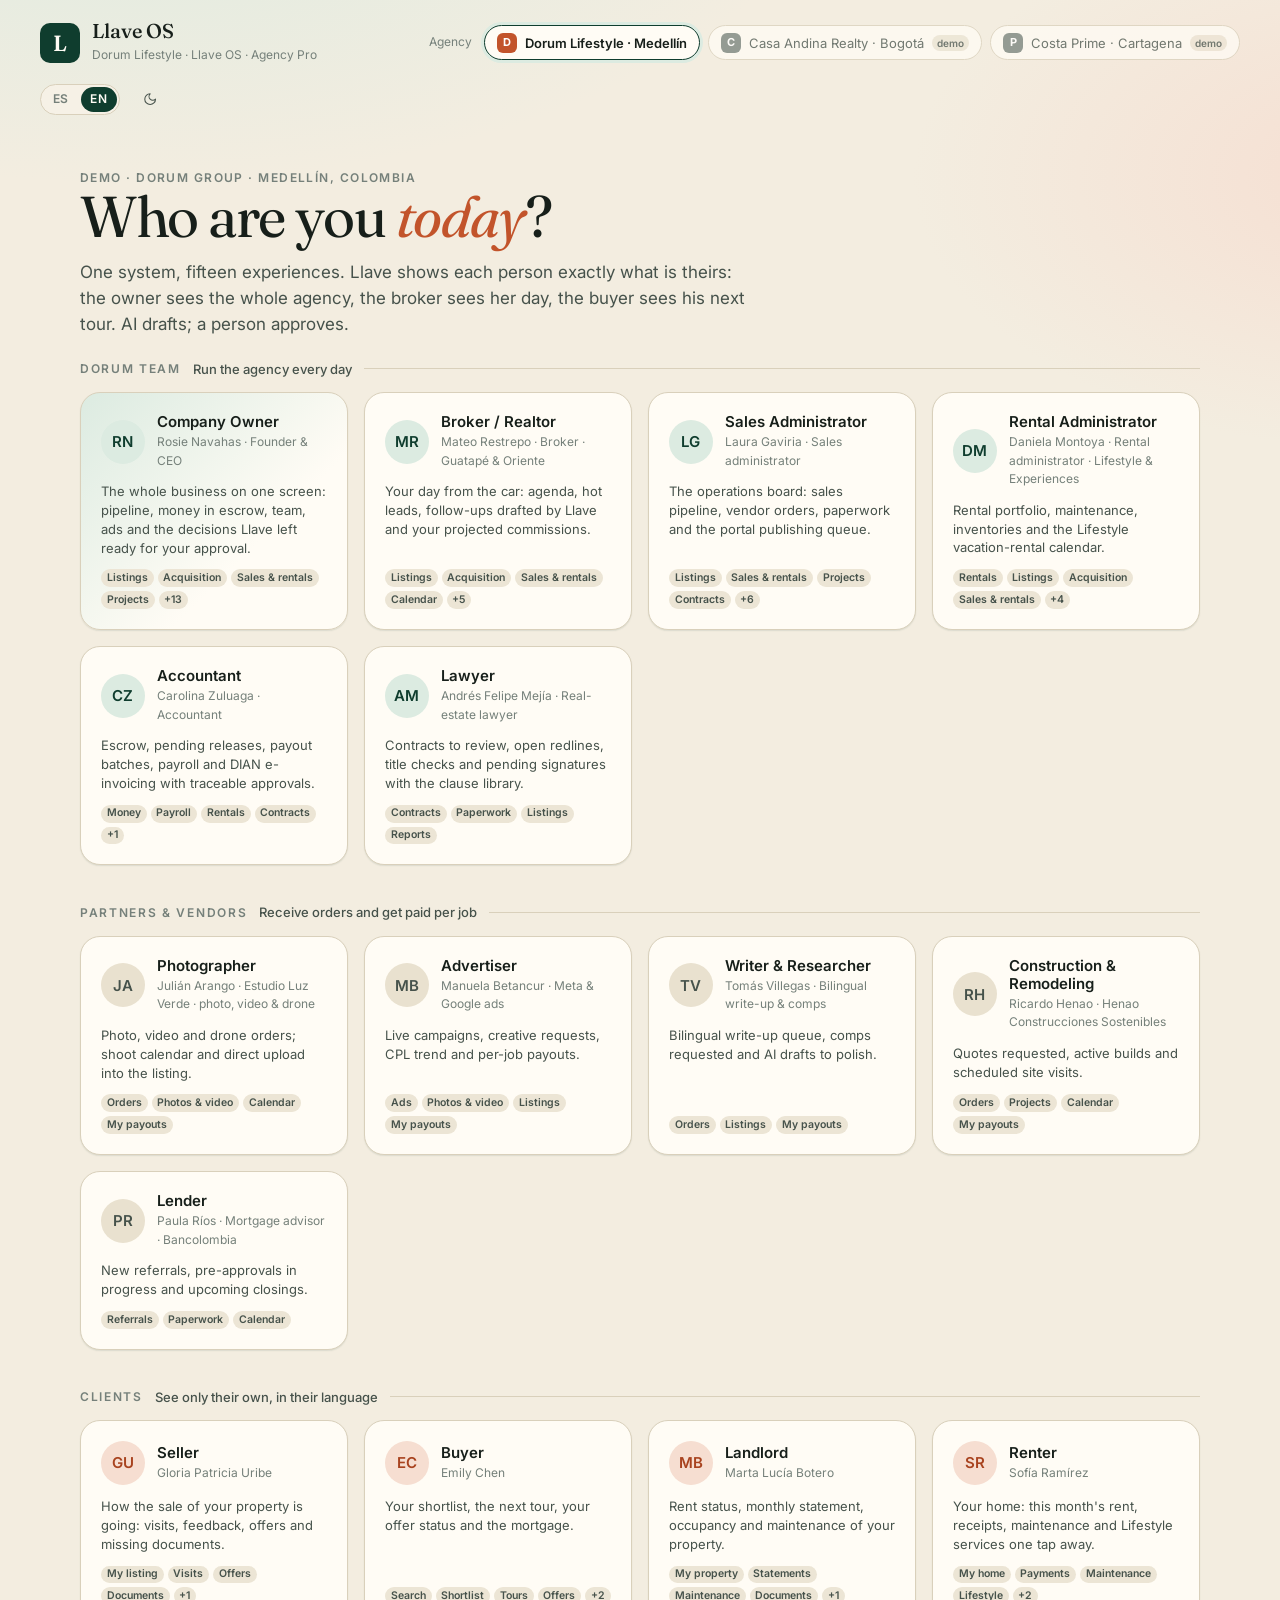
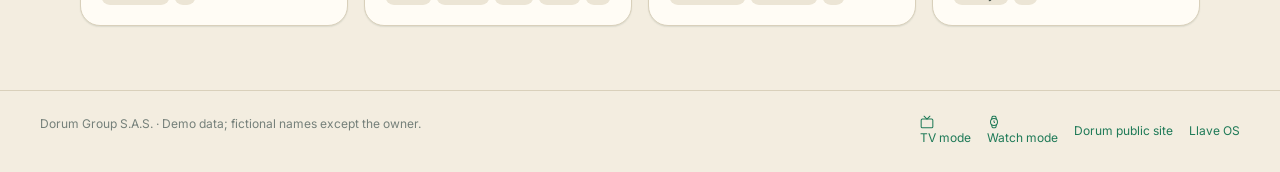
==== commit a405cb7f: "Add ES/EN toggle and real-home listing photos Shared i18n layer with a toggle in every header (sales" ====
--- a/app/index.html
+++ b/app/index.html
@@ -1,5 +1,5 @@
 <!doctype html>
-<html lang="es">
+<html lang="es" data-i18n-ui>
 <head>
 <meta charset="utf-8">
 <meta name="viewport" content="width=device-width, initial-scale=1, viewport-fit=cover">
@@ -21,6 +21,7 @@
 <noscript><p style="padding:2rem;font-family:system-ui">Llave OS necesita JavaScript para funcionar.</p></noscript>
 
 <script src="../assets/data.js"></script>
+<script src="../assets/i18n.js"></script>
 <script src="app.js"></script>
 <script src="modules/core.js"></script>
 <script src="modules/sales.js"></script>
--- a/assets/tokens.css
+++ b/assets/tokens.css
@@ -595,3 +595,25 @@
   .marquee > div { animation: none; }
 }
 @media print { .sidebar, .topbar, .voice-orb-fab, .toast-stack { display: none !important; } .app { grid-template-columns: 1fr; } }
+
+/* --------------------------------------------------------------------------
+   Language toggle · ES | EN segmented pill (shared by every surface; markup from I18N.toggleHtml())
+   -------------------------------------------------------------------------- */
+.lang-toggle { display: inline-flex; align-items: center; padding: 2px; gap: 2px; border-radius: var(--r-pill); border: 1px solid var(--border); background: var(--surface-2); flex: none; vertical-align: middle; }
+.lang-toggle button { appearance: none; border: 0; margin: 0; cursor: pointer; font: inherit; font-size: var(--fs-xs); font-weight: 600; letter-spacing: 0.06em; line-height: 1; padding: 0.4rem 0.6rem; min-width: 34px; border-radius: var(--r-pill); background: transparent; color: var(--text-3); transition: background var(--dur) var(--ease), color var(--dur) var(--ease); }
+.lang-toggle button:hover { color: var(--text); }
+.lang-toggle button[aria-pressed="true"] { background: var(--brand); color: var(--brand-ink); }
+.lang-toggle button:focus-visible { outline: 2px solid var(--brand-2); outline-offset: 1px; }
+.lang-toggle-sm button { padding: 0.28rem 0.45rem; min-width: 28px; font-size: 10px; }
+.lang-toggle-xs { padding: 1px; border-color: transparent; background: rgb(255 255 255 / 0.1); }
+.lang-toggle-xs button { padding: 0.15rem 0.3rem; min-width: 20px; font-size: 8px; letter-spacing: 0.04em; color: rgb(255 255 255 / 0.6); }
+.lang-toggle-xs button[aria-pressed="true"] { background: rgb(255 255 255 / 0.9); color: #0E1411; }
+.lang-toggle-dark { border-color: rgb(255 255 255 / 0.15); background: rgb(255 255 255 / 0.08); }
+.lang-toggle-dark button { color: rgb(255 255 255 / 0.6); }
+.lang-toggle-dark button[aria-pressed="true"] { background: var(--brand-3); color: #0E1411; }
+
+/* ------------------------------------------------------------- image fallback
+   Hotlinked listing photos can 404 (or the demo runs offline). data.js listens for
+   `error` on every <img> (capturing), adds this class and swaps `src` for a 1x1 transparent GIF, so the box
+   keeps its size and shows the brand gradient instead of a broken-image icon. */
+img.img-fallback { background: linear-gradient(135deg, var(--brand-soft), var(--bg-deep)) !important; color: transparent; font-size: 0; }
--- a/app/app.css
+++ b/app/app.css
@@ -607,3 +607,15 @@
 .detail-hero img { width: 100%; height: 100%; object-fit: cover; }
 .detail-hero .badge { position: absolute; top: var(--s-3); left: var(--s-3); }
 .pending-pill { display: inline-flex; align-items: center; gap: 6px; background: var(--accent-soft); color: var(--accent-2); border-radius: var(--r-pill); padding: 0.25em 0.7em; font-size: var(--fs-xs); font-weight: 600; }
+
+/* ---- language toggle placement (markup from I18N.toggleHtml, base style in tokens.css) ---- */
+.topbar .topbar-lang { margin-left: var(--s-1); }
+@media (max-width: 480px) { .topbar .topbar-lang button { min-width: 26px; padding: 0.28rem 0.35rem; } }
+.tv-lang { margin-left: 28px; }
+.tv-lang button { font-size: 14px; padding: 0.5rem 0.8rem; min-width: 44px; }
+.watch-top .watch-lang { margin: 0 auto; }
+@media (max-width: 760px) {
+  .topbar { gap: var(--s-2); padding-inline: var(--s-4); }
+  .topbar-crumbs { min-width: 0; flex: 0 1 auto; }
+  .topbar-crumbs b { display: block; max-width: 100%; white-space: nowrap; overflow: hidden; text-overflow: ellipsis; }
+}
